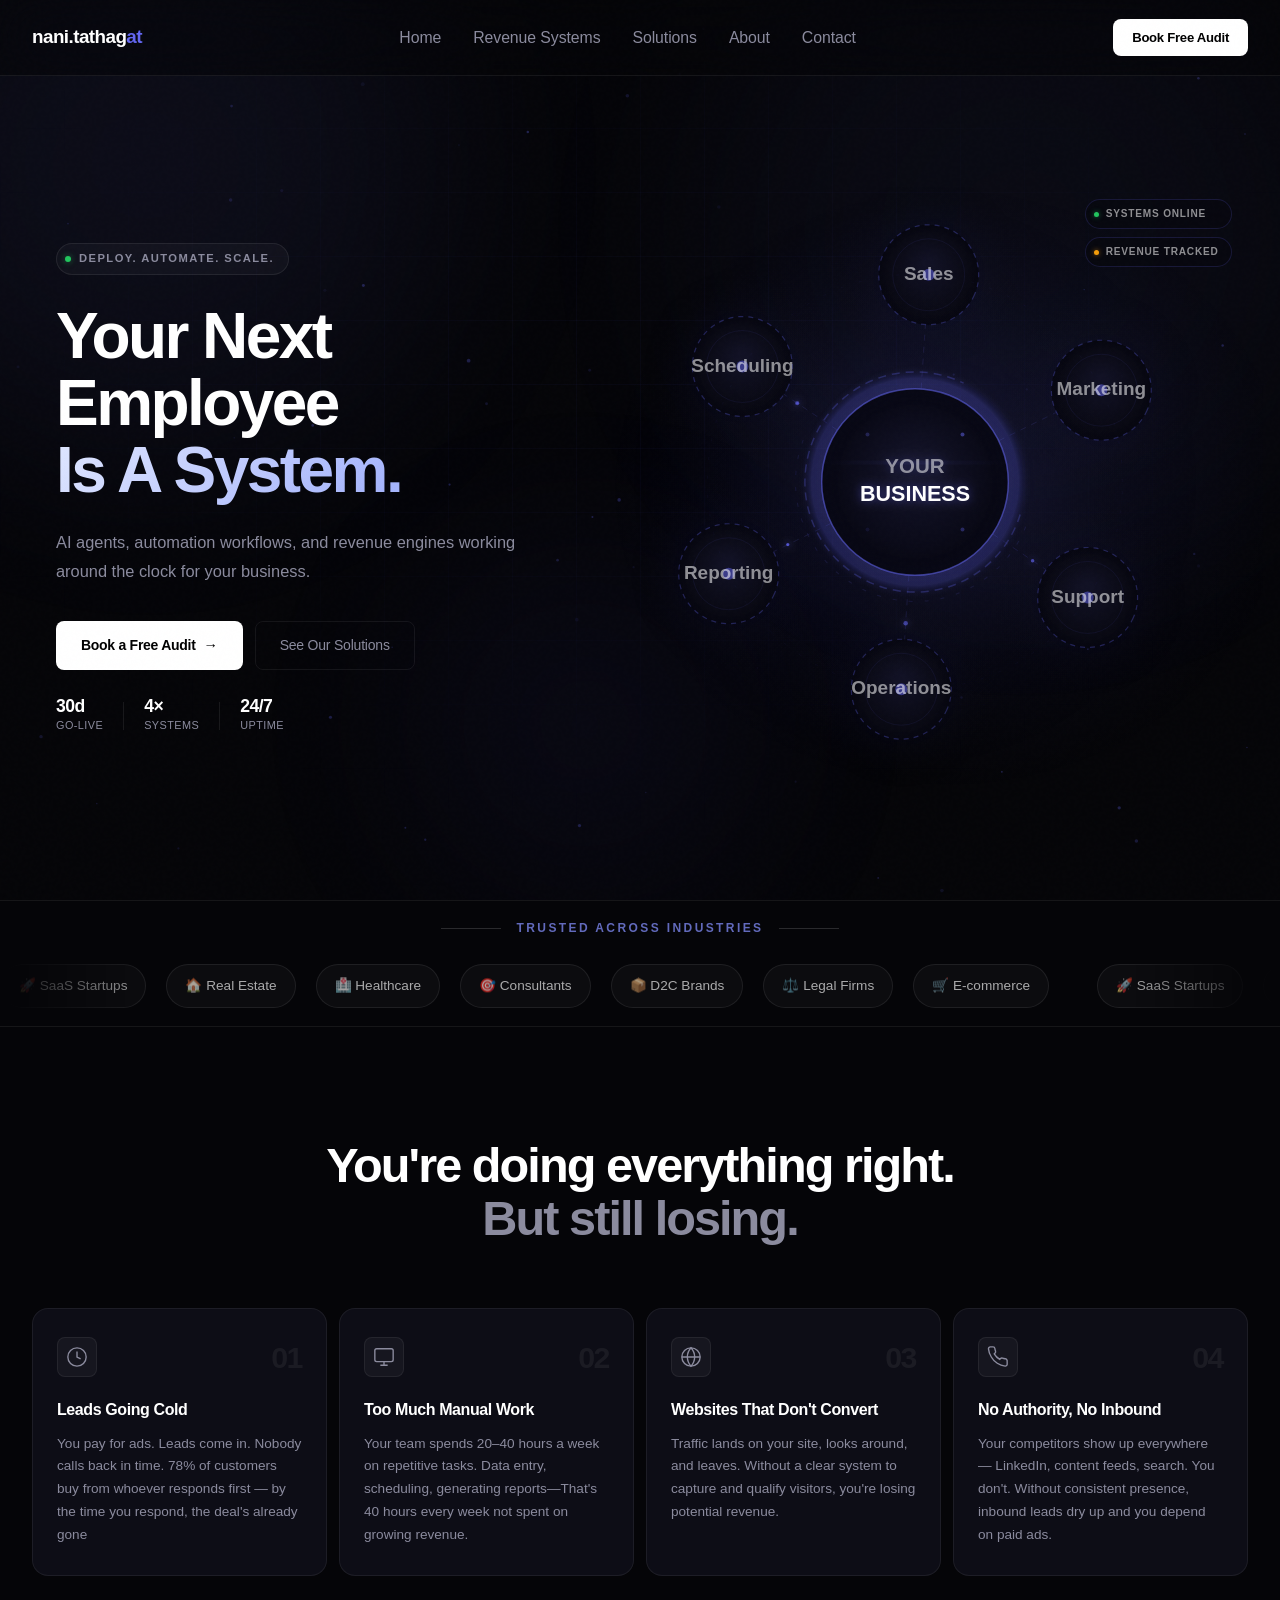
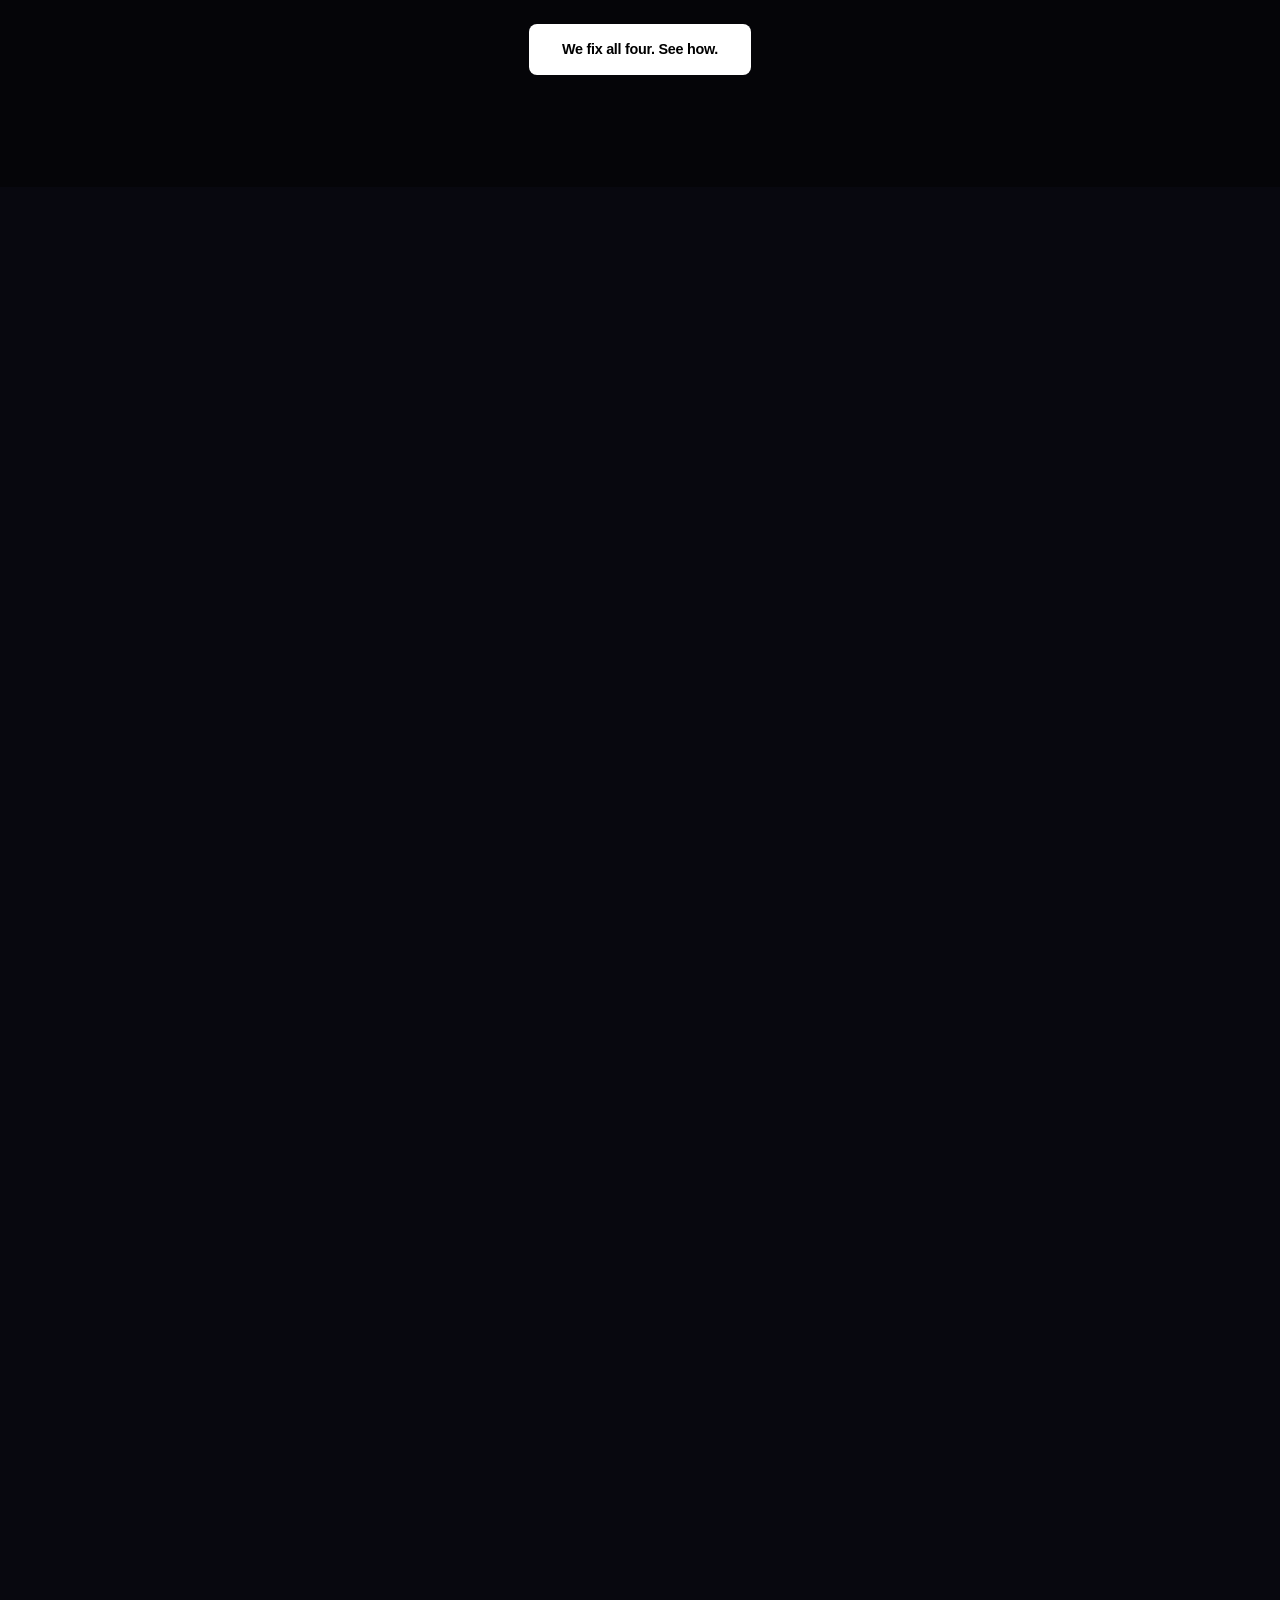
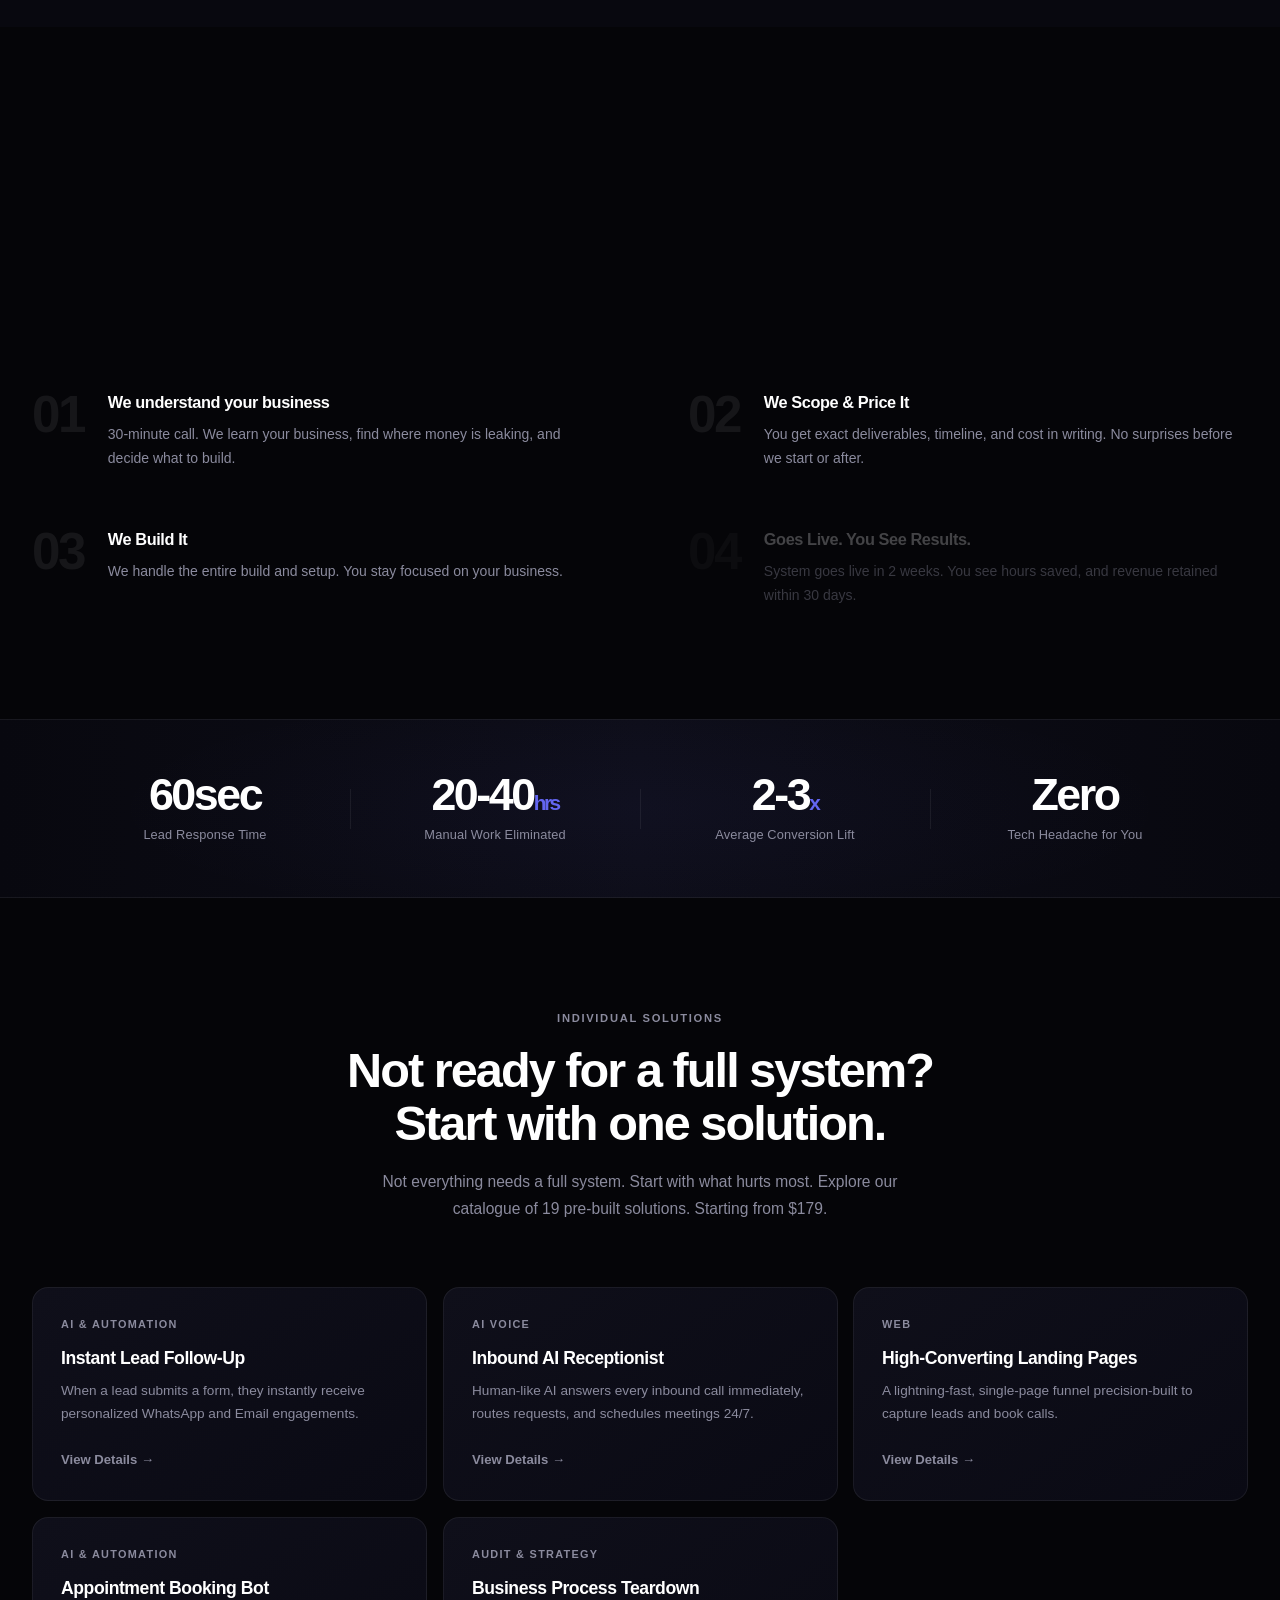
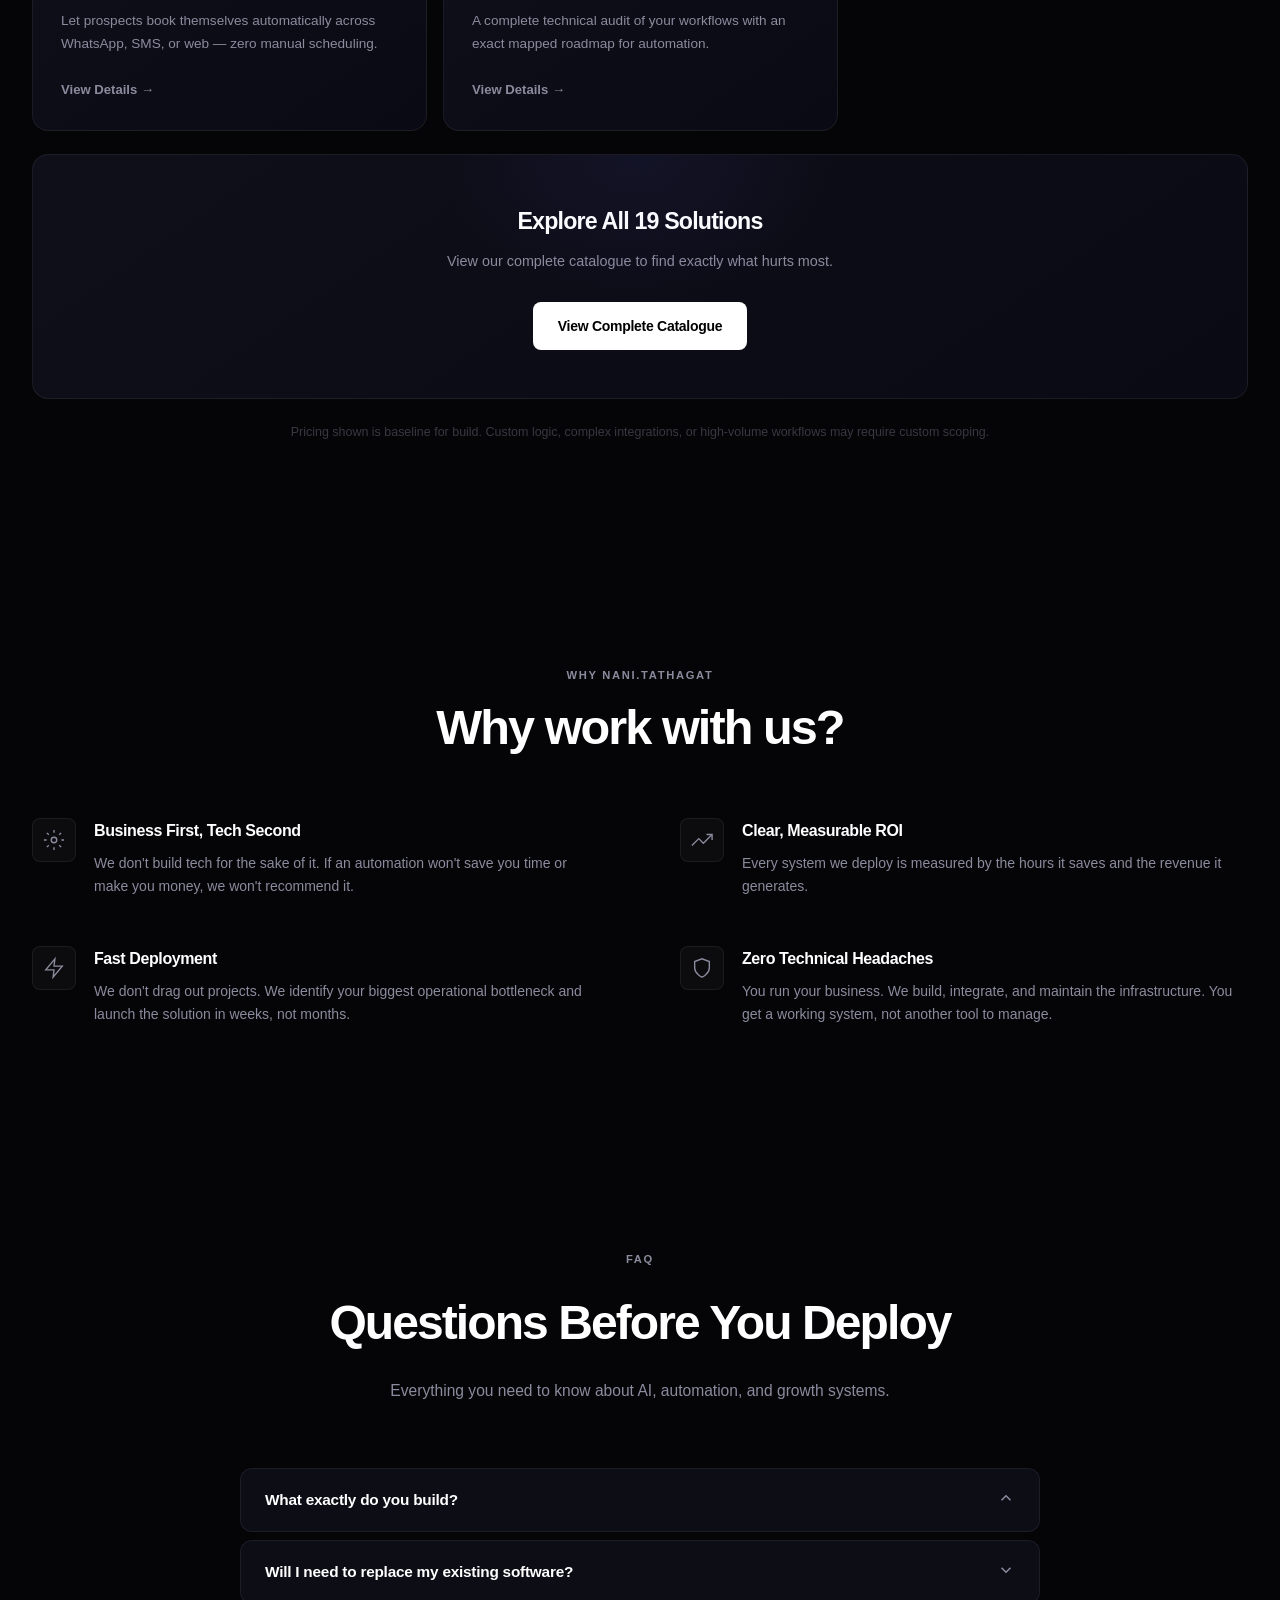
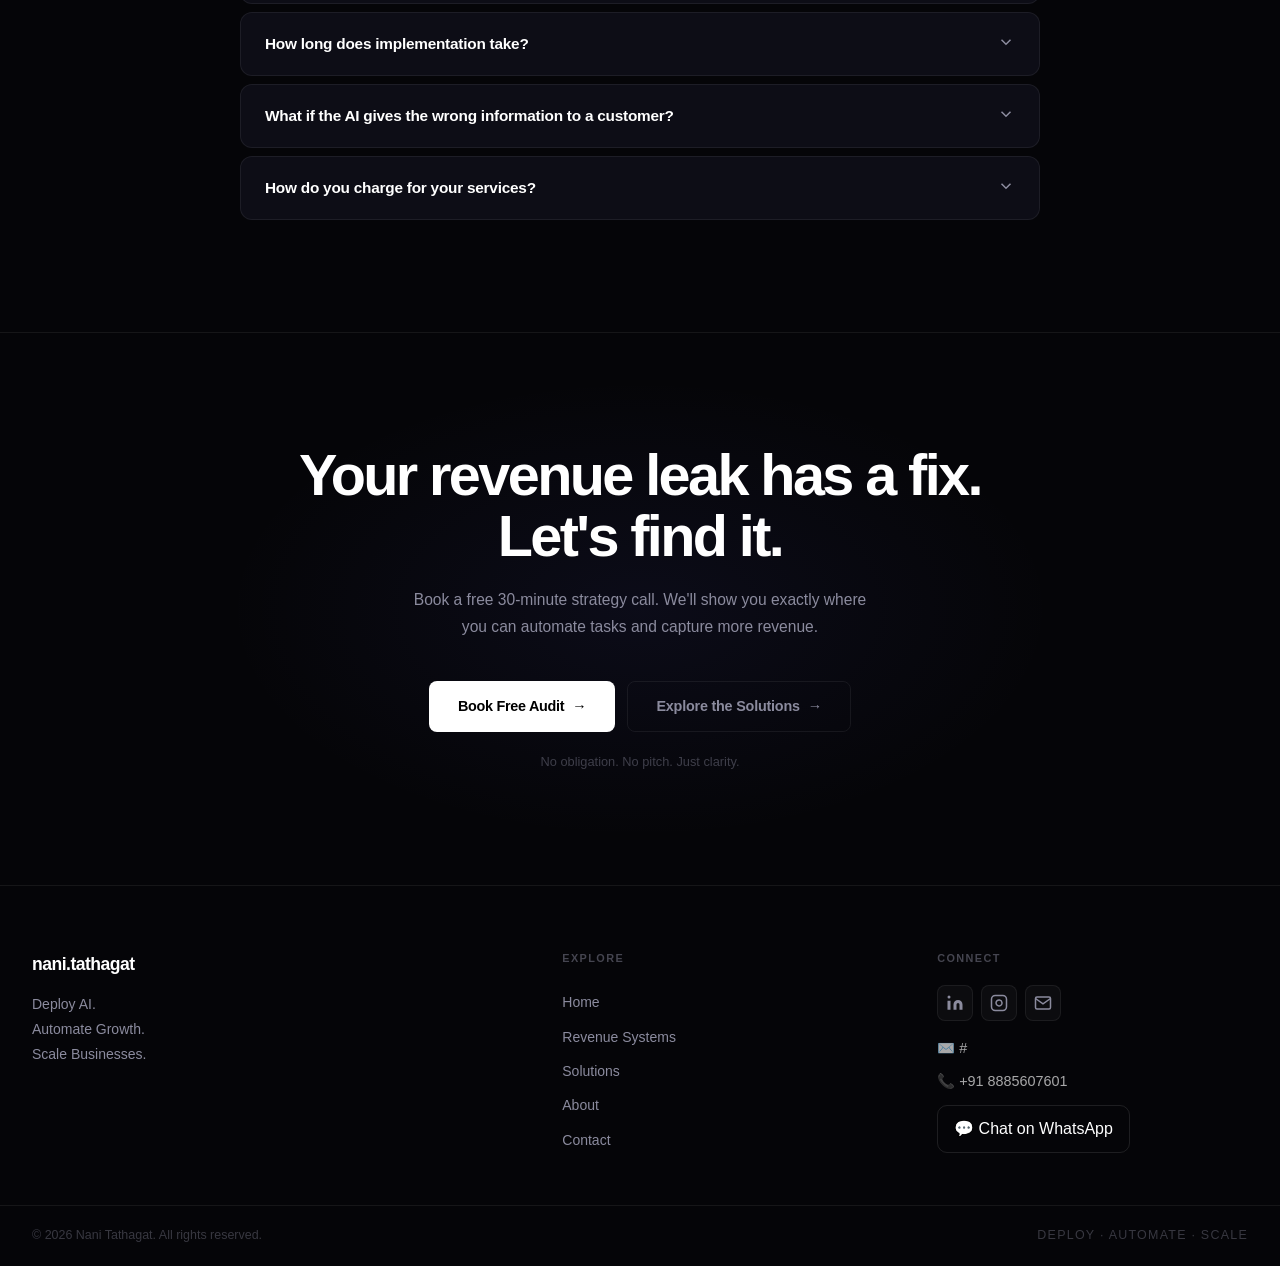
==== index.html @ 71440b8f "first commit" ====
<!DOCTYPE html>
<html lang="en">

<head>
  <meta charset="UTF-8" />
  <link rel="icon" href="assets/images/favicon.ico">
  <meta name="viewport" content="width=device-width, initial-scale=1.0" />
  <title>nani.tathagatO — Deploy AI. Automate Growth. Scale Businesses.</title>
  <link rel="preconnect" href="https://fonts.googleapis.com" />
  <link rel="preconnect" href="https://fonts.gstatic.com" crossorigin />
  <link
    href="https://fonts.googleapis.com/css2?family=Space+Grotesk:wght@400;500;600;700&family=Manrope:wght@300;400;500;600;700;800&display=swap"
    rel="stylesheet">
  <link rel="stylesheet" href="assets\css\style.css" />
</head>

<body>

  <!-- NAVBAR -->
  <nav class="navbar" id="navbar">
    <div class="nav-container">
      <a href="#" class="nav-logo">nani.tathag<span class="logo-o">at</span></a>
      <ul class="nav-links">
        <li><a href="index.html" class="nav-link">Home</a></li>
        <li><a href="revenue-systems.html" class="nav-link">Revenue Systems</a></li>
        <li><a href="solutions.html" class="nav-link">Solutions</a></li>
        <li><a href="about.html" class="nav-link">About</a></li>
        <li><a href="contact.html" class="nav-link">Contact</a></li>
      </ul>
      <div class="nav-right">
        <!-- <button class="theme-toggle" id="themeToggle" aria-label="Toggle theme">
          <svg width="18" height="18" viewBox="0 0 24 24" fill="none" stroke="currentColor" stroke-width="2">
            <circle cx="12" cy="12" r="4" />
            <path
              d="M12 2v2M12 20v2M4.93 4.93l1.41 1.41M17.66 17.66l1.41 1.41M2 12h2M20 12h2M6.34 17.66l-1.41 1.41M19.07 4.93l-1.41 1.41" />
          </svg>
        </button> -->
        <a href="contact.html" class="btn-audit-nav">Book Free Audit</a>
        <button class="hamburger" id="hamburger" aria-label="Menu">
          <span></span><span></span><span></span>
        </button>
      </div>
    </div>
    <div class="mobile-menu" id="mobileMenu">
      <a href="index.html" class="mobile-link">Home</a>
      <a href="revenue-systems.html" class="mobile-link">Revenue Systems</a>
      <a href="solutions.html" class="mobile-link">Solutions</a>
      <a href="about.html" class="mobile-link">About</a>
      <a href="contact.html" class="mobile-link">Contact</a>
    </div>
  </nav>

  <!-- HERO -->
  <section class="hero" id="hero">
    <div class="hero-grid-bg"></div>
    <div class="floating-orb orb1"></div>
    <div class="floating-orb orb2"></div>
    <div class="floating-orb orb3"></div>
    <div class="hero-container">
      <div class="hero-left reveal-left">
        <div class="hero-label">
          <span class="label-dot"></span>
          DEPLOY. AUTOMATE. SCALE.
        </div>
        <h1 class="hero-heading">
          Your Next Employee<br>
          <span class="gradient-text">Is A System.</span>
        </h1>
        <p class="hero-sub">AI agents, automation workflows, and revenue engines working around the clock for your
          business.</p>
        <div class="hero-btns">
          <a href="contact.html" class="btn-primary">Book a Free Audit <span class="btn-arrow">→</span></a>
          <a href="solutions.html" class="btn-secondary">See Our Solutions</a>
        </div>
        <div class="hero-meta">
          <div class="hero-stat">
            <span class="hero-stat-value">30d</span>
            <span class="hero-stat-label">Go-live</span>
          </div>
          <div class="hero-meta-divider"></div>
          <div class="hero-stat">
            <span class="hero-stat-value">4×</span>
            <span class="hero-stat-label">Systems</span>
          </div>
          <div class="hero-meta-divider"></div>
          <div class="hero-stat">
            <span class="hero-stat-value">24/7</span>
            <span class="hero-stat-label">Uptime</span>
          </div>
        </div>
      </div>
      <div class="hero-right reveal-right">
        <div class="os-graphic">
          <div class="diagram-chips">
            <div class="diagram-chip">
              <span class="chip-dot green"></span>
              <span>Systems Online</span>
            </div>
            <div class="diagram-chip">
              <span class="chip-dot amber"></span>
              <span>Revenue Tracked</span>
            </div>
          </div>
          <div class="os-canvas-wrap">
            <canvas id="osCanvas"></canvas>
            <div class="leak-badge" id="leakBadge">⚠ LEAKING REVENUE</div>
          </div>
        </div>
      </div>
    </div>
  </section>

  <!-- INDUSTRIES BAR -->
  <section class="industries-bar">
    <div class="industries-label">
      <span></span>
      Trusted Across Industries
      <span></span>
    </div>

    <div class="industries-track-wrap">
      <div class="industries-track">

        <div class="industries-group">
          <span class="industry-item">🚀 SaaS Startups</span>

          <span class="industry-item">🏠 Real Estate</span>

          <span class="industry-item">🏥 Healthcare</span>

          <span class="industry-item">🎯 Consultants</span>

          <span class="industry-item">📦 D2C Brands</span>

          <span class="industry-item">⚖️ Legal Firms</span>

          <span class="industry-item">🛒 E-commerce</span>
        </div>
        <div class="industries-group">
          <span class="industry-item">🚀 SaaS Startups</span>

          <span class="industry-item">🏠 Real Estate</span>

          <span class="industry-item">🏥 Healthcare</span>

          <span class="industry-item">🎯 Consultants</span>

          <span class="industry-item">📦 D2C Brands</span>

          <span class="industry-item">⚖️ Legal Firms</span>

          <span class="industry-item">🛒 E-commerce</span>
        </div>
        <div class="industries-group">
          <span class="industry-item">🚀 SaaS Startups</span>

          <span class="industry-item">🏠 Real Estate</span>

          <span class="industry-item">🏥 Healthcare</span>

          <span class="industry-item">🎯 Consultants</span>

          <span class="industry-item">📦 D2C Brands</span>

          <span class="industry-item">⚖️ Legal Firms</span>

          <span class="industry-item">🛒 E-commerce</span>
        </div>
        <div class="industries-group">
          <span class="industry-item">🚀 SaaS Startups</span>

          <span class="industry-item">🏠 Real Estate</span>

          <span class="industry-item">🏥 Healthcare</span>

          <span class="industry-item">🎯 Consultants</span>

          <span class="industry-item">📦 D2C Brands</span>

          <span class="industry-item">⚖️ Legal Firms</span>

          <span class="industry-item">🛒 E-commerce</span>
        </div>

      </div>
    </div>
  </section>

  <!-- PROBLEM SECTION -->
  <section class="problem-section" id="problem">
    <div class="section-container">
      <h2 class="problem-heading reveal-up">
        You're doing everything right.<br>
        <span class="muted-text">But still losing.</span>
      </h2>
      <div class="problem-cards">
        <div class="problem-card reveal-up" style="--delay:0.1s">
          <div class="card-top">
            <div class="card-icon">
              <svg width="22" height="22" fill="none" stroke="currentColor" stroke-width="1.5" viewBox="0 0 24 24">
                <circle cx="12" cy="12" r="10" />
                <polyline points="12 6 12 12 16 14" />
              </svg>
            </div>
            <span class="card-num">01</span>
          </div>
          <h3 class="card-title">Leads Going Cold</h3>
          <p class="card-text">You pay for ads. Leads come in. Nobody calls back in time. 78% of customers buy from
            whoever responds first — by the time you respond, the deal's already gone</p>
        </div>
        <div class="problem-card reveal-up" style="--delay:0.2s">
          <div class="card-top">
            <div class="card-icon">
              <svg width="22" height="22" fill="none" stroke="currentColor" stroke-width="1.5" viewBox="0 0 24 24">
                <rect x="2" y="3" width="20" height="14" rx="2" />
                <path d="M8 21h8M12 17v4" />
              </svg>
            </div>
            <span class="card-num">02</span>
          </div>
          <h3 class="card-title">Too Much Manual Work</h3>
          <p class="card-text">Your team spends 20–40 hours a week on repetitive tasks. Data entry, scheduling,
            generating reports—That's 40 hours every week not spent on growing revenue.</p>
        </div>
        <div class="problem-card reveal-up" style="--delay:0.3s">
          <div class="card-top">
            <div class="card-icon">
              <svg width="22" height="22" fill="none" stroke="currentColor" stroke-width="1.5" viewBox="0 0 24 24">
                <circle cx="12" cy="12" r="10" />
                <line x1="2" y1="12" x2="22" y2="12" />
                <path d="M12 2a15.3 15.3 0 0 1 4 10 15.3 15.3 0 0 1-4 10 15.3 15.3 0 0 1-4-10 15.3 15.3 0 0 1 4-10z" />
              </svg>
            </div>
            <span class="card-num">03</span>
          </div>
          <h3 class="card-title">Websites That Don't Convert</h3>
          <p class="card-text">Traffic lands on your site, looks around, and leaves. Without a clear system to capture
            and qualify visitors, you're losing potential revenue.</p>
        </div>
        <div class="problem-card reveal-up" style="--delay:0.4s">
          <div class="card-top">
            <div class="card-icon">
              <svg width="22" height="22" fill="none" stroke="currentColor" stroke-width="1.5" viewBox="0 0 24 24">
                <path
                  d="M22 16.92v3a2 2 0 0 1-2.18 2 19.79 19.79 0 0 1-8.63-3.07A19.5 19.5 0 0 1 4.69 12 19.79 19.79 0 0 1 1.61 3.18 2 2 0 0 1 3.59 1h3a2 2 0 0 1 2 1.72c.127.96.361 1.903.7 2.81a2 2 0 0 1-.45 2.11L7.91 8.56a16 16 0 0 0 6 6l.87-.87a2 2 0 0 1 2.11-.45c.907.339 1.85.573 2.81.7A2 2 0 0 1 21.92 16z" />
              </svg>
            </div>
            <span class="card-num">04</span>
          </div>
          <h3 class="card-title">No Authority, No Inbound</h3>
          <p class="card-text">Your competitors show up everywhere — LinkedIn, content feeds, search. You don't. Without
            consistent presence, inbound leads dry up and you depend on paid ads.</p>
        </div>
      </div>
      <div class="problem-cta reveal-up">
        <a href="#systems" class="btn-primary btn-large">We fix all four. See how.</a>
      </div>
    </div>
  </section>

  <!-- REVENUE SYSTEMS -->
  <section class="systems-section" id="systems">
    <div class="section-container">
      <div class="section-eyebrow reveal-up">REVENUE SYSTEMS</div>
      <h2 class="section-heading reveal-up">
        Four systems.<br>
        Each solves one critical problem.
      </h2>
      <div class="systems-grid">
        <div class="system-card reveal-up" style="--delay:0.1s">
          <div class="system-card-header">
            <span class="system-badge">SYSTEM 1</span>
          </div>
          <h3 class="system-title">Deploy Lead Engine</h3>
          <p class="system-sub">Capture, qualify, and book leads automatically.</p>
          <div class="system-features-label">KEY FEATURES</div>
          <ul class="system-features">
            <li><span class="feature-icon">⊙</span> AI Voice Agent (24/7)</li>
            <li><span class="feature-icon">⊙</span> WhatsApp Automation</li>
            <li><span class="feature-icon">⊙</span> CRM Auto Sync</li>
          </ul>
          <p class="more-systems">+ 2 more systems...</p>
          <div class="system-price">From $720</div>
          <a href="revenue-systems.html" class="system-explore">Explore <span>→</span></a>
        </div>
        <div class="system-card system-card-flagship reveal-up" style="--delay:0.2s">
          <div class="system-card-header">
            <span class="system-badge">SYSTEM 2</span>
            <span class="flagship-badge">FLAGSHIP</span>
          </div>
          <h3 class="system-title">Deploy Ops Engine</h3>
          <p class="system-sub">Eliminate repetitive work and scale operations.</p>
          <div class="system-features-label">KEY FEATURES</div>
          <ul class="system-features">
            <li><span class="feature-icon">⊙</span> Workflow Mapping</li>
            <li><span class="feature-icon">⊙</span> Business Process Automation</li>
            <li><span class="feature-icon">⊙</span> Custom n8n/Make Systems</li>
          </ul>
          <p class="more-systems">+ 2 more systems...</p>
          <div class="system-price">From $1,200</div>
          <a href="revenue-systems.html" class="system-explore">Explore <span>→</span></a>
        </div>
        <div class="system-card reveal-up" style="--delay:0.3s">
          <div class="system-card-header">
            <span class="system-badge">SYSTEM 3</span>
          </div>
          <h3 class="system-title">Deploy Conversion Engine</h3>
          <p class="system-sub">Turn visitors into conversations and customers.</p>
          <div class="system-features-label">KEY FEATURES</div>
          <ul class="system-features">
            <li><span class="feature-icon">⊙</span> High-Converting Landing Pages</li>
            <li><span class="feature-icon">⊙</span> Smart Lead Capture Forms</li>
            <li><span class="feature-icon">⊙</span> WhatsApp Trigger Flows</li>
          </ul>
          <p class="more-systems">+ 2 more systems...</p>
          <div class="system-price">From $599</div>
          <a href="revenue-systems.html" class="system-explore">Explore <span>→</span></a>
        </div>
        <div class="system-card reveal-up" style="--delay:0.4s">
          <div class="system-card-header">
            <span class="system-badge">SYSTEM 4</span>
          </div>
          <h3 class="system-title">Deploy Content Engine</h3>
          <p class="system-sub">Build authority and generate inbound leads with AI.</p>
          <div class="system-features-label">KEY FEATURES</div>
          <ul class="system-features">
            <li><span class="feature-icon">⊙</span> LinkedIn Content Automation</li>
            <li><span class="feature-icon">⊙</span> AI Content Research</li>
            <li><span class="feature-icon">⊙</span> Personal Brand System</li>
          </ul>
          <p class="more-systems">+ 2 more systems...</p>
          <div class="system-price">From $499</div>
          <a href="revenue-systems.html" class="system-explore">Explore <span>→</span></a>
        </div>
      </div>
    </div>
  </section>

  <!-- PROCESS SECTION -->
  <section class="process-section" id="process">
    <div class="section-container">
      <div class="section-eyebrow reveal-up">OUR PROCESS</div>
      <h2 class="section-heading reveal-up">
        From first call to live system.<br>
        In 2 weeks.
      </h2>
      <p class="section-sub reveal-up">Fixed scope. Fixed price. No surprises.</p>
      <div class="process-grid">
        <div class="process-item reveal-left" style="--delay:0.1s">
          <span class="process-num">01</span>
          <div class="process-content">
            <h3 class="process-title">We understand your business</h3>
            <p class="process-text">30-minute call. We learn your business, find where money is leaking, and decide what
              to build.</p>
          </div>
        </div>
        <div class="process-item reveal-right" style="--delay:0.2s">
          <span class="process-num">02</span>
          <div class="process-content">
            <h3 class="process-title">We Scope &amp; Price It</h3>
            <p class="process-text">You get exact deliverables, timeline, and cost in writing. No surprises before we
              start or after.</p>
          </div>
        </div>
        <div class="process-item reveal-left" style="--delay:0.3s">
          <span class="process-num">03</span>
          <div class="process-content">
            <h3 class="process-title">We Build It</h3>
            <p class="process-text">We handle the entire build and setup. You stay focused on your business.</p>
          </div>
        </div>
        <div class="process-item reveal-right" style="--delay:0.4s">
          <span class="process-num process-num-muted">04</span>
          <div class="process-content">
            <h3 class="process-title process-title-muted">Goes Live. You See Results.</h3>
            <p class="process-text process-text-muted">System goes live in 2 weeks. You see hours saved, and revenue
              retained within 30 days.</p>
          </div>
        </div>
      </div>
    </div>
    <!-- Stats bar -->
    <div class="stats-bar">
      <div class="stat-item">
        <div class="stat-number" data-target="60" data-suffix="sec">0</div>
        <div class="stat-label">Lead Response Time</div>
      </div>
      <div class="stat-item">
        <div class="stat-number stat-range">20-40<span class="stat-unit">hrs</span></div>
        <div class="stat-label">Manual Work Eliminated</div>
      </div>
      <div class="stat-item">
        <div class="stat-number stat-range">2-3<span class="stat-unit">x</span></div>
        <div class="stat-label">Average Conversion Lift</div>
      </div>
      <div class="stat-item">
        <div class="stat-number stat-range">Zero</div>
        <div class="stat-label">Tech Headache for You</div>
      </div>
    </div>
  </section>

  <!-- SOLUTIONS SECTION -->
  <section class="solutions-section" id="solutions">
    <div class="section-container">
      <div class="section-eyebrow reveal-up">INDIVIDUAL SOLUTIONS</div>
      <h2 class="section-heading solutions-heading reveal-up">
        Not ready for a full system?<br>
        Start with one solution.
      </h2>
      <p class="section-sub reveal-up">Not everything needs a full system. Start with what hurts most. Explore our
        catalogue of 19 pre-built solutions. Starting from $179.</p>
      <div class="solutions-grid">
        <div class="solution-card reveal-up" style="--delay:0.1s">
          <div class="sol-category">AI &amp; Automation</div>
          <h3 class="sol-title">Instant Lead Follow-Up</h3>
          <p class="sol-text">When a lead submits a form, they instantly receive personalized WhatsApp and Email
            engagements.</p>
          <a href="#" class="sol-link">View Details →</a>
        </div>
        <div class="solution-card reveal-up" style="--delay:0.2s">
          <div class="sol-category">AI Voice</div>
          <h3 class="sol-title">Inbound AI Receptionist</h3>
          <p class="sol-text">Human-like AI answers every inbound call immediately, routes requests, and schedules
            meetings 24/7.</p>
          <a href="#" class="sol-link">View Details →</a>
        </div>
        <div class="solution-card reveal-up" style="--delay:0.3s">
          <div class="sol-category">Web</div>
          <h3 class="sol-title">High-Converting Landing Pages</h3>
          <p class="sol-text">A lightning-fast, single-page funnel precision-built to capture leads and book calls.</p>
          <a href="#" class="sol-link">View Details →</a>
        </div>
        <div class="solution-card reveal-up" style="--delay:0.1s">
          <div class="sol-category">AI &amp; Automation</div>
          <h3 class="sol-title">Appointment Booking Bot</h3>
          <p class="sol-text">Let prospects book themselves automatically across WhatsApp, SMS, or web — zero manual
            scheduling.</p>
          <a href="#" class="sol-link">View Details →</a>
        </div>
        <div class="solution-card reveal-up" style="--delay:0.2s">
          <div class="sol-category">Audit &amp; Strategy</div>
          <h3 class="sol-title">Business Process Teardown</h3>
          <p class="sol-text">A complete technical audit of your workflows with an exact mapped roadmap for automation.
          </p>
          <a href="#" class="sol-link">View Details →</a>
        </div>
      </div>
      <div class="solutions-cta-box reveal-up">
        <h3 class="sol-cta-title">Explore All 19 Solutions</h3>
        <p class="sol-cta-sub">View our complete catalogue to find exactly what hurts most.</p>
        <a href="solutions.html" class="btn-primary">View Complete Catalogue</a>
      </div>
      <p class="pricing-note reveal-up">Pricing shown is baseline for build. Custom logic, complex integrations, or
        high-volume workflows may require custom scoping.</p>
    </div>
  </section>

  <!-- WHY WORK WITH US -->
  <section class="why-section" id="why">
    <div class="section-container">
      <div class="section-eyebrow reveal-up">WHY nani.tathagat</div>
      <h2 class="section-heading reveal-up">Why work with us?</h2>
      <div class="why-grid">
        <div class="why-item reveal-up" style="--delay:0.1s">
          <div class="why-icon">
            <svg width="22" height="22" fill="none" stroke="currentColor" stroke-width="1.5" viewBox="0 0 24 24">
              <circle cx="12" cy="12" r="3" />
              <path
                d="M12 1v3M12 20v3M4.22 4.22l2.12 2.12M17.66 17.66l2.12 2.12M1 12h3M20 12h3M4.22 19.78l2.12-2.12M17.66 6.34l2.12-2.12" />
            </svg>
          </div>
          <div class="why-content">
            <h3 class="why-title">Business First, Tech Second</h3>
            <p class="why-text">We don't build tech for the sake of it. If an automation won't save you time or make you
              money, we won't recommend it.</p>
          </div>
        </div>
        <div class="why-item reveal-up" style="--delay:0.2s">
          <div class="why-icon">
            <svg width="22" height="22" fill="none" stroke="currentColor" stroke-width="1.5" viewBox="0 0 24 24">
              <polyline points="23 6 13.5 15.5 8.5 10.5 1 18" />
              <polyline points="17 6 23 6 23 12" />
            </svg>
          </div>
          <div class="why-content">
            <h3 class="why-title">Clear, Measurable ROI</h3>
            <p class="why-text">Every system we deploy is measured by the hours it saves and the revenue it generates.
            </p>
          </div>
        </div>
        <div class="why-item reveal-up" style="--delay:0.3s">
          <div class="why-icon">
            <svg width="22" height="22" fill="none" stroke="currentColor" stroke-width="1.5" viewBox="0 0 24 24">
              <polygon points="13 2 3 14 12 14 11 22 21 10 12 10 13 2" />
            </svg>
          </div>
          <div class="why-content">
            <h3 class="why-title">Fast Deployment</h3>
            <p class="why-text">We don't drag out projects. We identify your biggest operational bottleneck and launch
              the solution in weeks, not months.</p>
          </div>
        </div>
        <div class="why-item reveal-up" style="--delay:0.4s">
          <div class="why-icon">
            <svg width="22" height="22" fill="none" stroke="currentColor" stroke-width="1.5" viewBox="0 0 24 24">
              <path d="M12 22s8-4 8-10V5l-8-3-8 3v7c0 6 8 10 8 10z" />
            </svg>
          </div>
          <div class="why-content">
            <h3 class="why-title">Zero Technical Headaches</h3>
            <p class="why-text">You run your business. We build, integrate, and maintain the infrastructure. You get a
              working system, not another tool to manage.</p>
          </div>
        </div>
      </div>
    </div>
  </section>

  <!-- FAQ -->
  <section class="faq-section" id="faq">
    <div class="section-container">
      <div class="section-eyebrow reveal-up">FAQ</div>
      <h2 class="faq-heading reveal-up">Questions Before You Deploy</h2>
      <p class="section-sub reveal-up">Everything you need to know about AI, automation, and growth systems.</p>
      <div class="faq-list reveal-up">
        <div class="faq-item">
          <button class="faq-question">
            What exactly do you build?
            <span class="faq-icon">
              <svg width="18" height="18" fill="none" stroke="currentColor" stroke-width="2" viewBox="0 0 24 24">
                <polyline points="18 15 12 9 6 15" />
              </svg>
            </span>
          </button>
          <div class="faq-answer">
            <p>We design and deploy AI-powered business systems that generate leads, automate operations, increase
              conversions, and build authority.</p>
            <p style="margin-top:12px">Our four core systems include:</p>
            <ul class="faq-list-inner">
              <li>🚀 <strong>Deploy Demand</strong> — Lead generation and customer acquisition</li>
              <li>⚙️ <strong>Deploy Operations</strong> — Workflow and process automation</li>
              <li>📋 <strong>Deploy Conversions</strong> — Websites, funnels, and conversion systems</li>
              <li>🎯 <strong>Deploy Authority</strong> — Content, LinkedIn, and personal branding automation</li>
            </ul>
            <p style="margin-top:12px">Every system is customized around your business goals.</p>
          </div>
        </div>
        <div class="faq-item">
          <button class="faq-question">
            Will I need to replace my existing software?
            <span class="faq-icon">
              <svg width="18" height="18" fill="none" stroke="currentColor" stroke-width="2" viewBox="0 0 24 24">
                <polyline points="6 9 12 15 18 9" />
              </svg>
            </span>
          </button>
          <div class="faq-answer">
            <p>No. We integrate with your existing tools (CRM, calendar, WhatsApp, email systems, etc.). Our solutions
              work alongside what you already use, connecting everything together seamlessly.</p>
          </div>
        </div>
        <div class="faq-item">
          <button class="faq-question">
            How long does implementation take?
            <span class="faq-icon">
              <svg width="18" height="18" fill="none" stroke="currentColor" stroke-width="2" viewBox="0 0 24 24">
                <polyline points="6 9 12 15 18 9" />
              </svg>
            </span>
          </button>
          <div class="faq-answer">
            <p>Most systems go live within 2 weeks. We scope and price everything upfront, build it without requiring
              your time, and launch it fast. You see measurable results within 30 days.</p>
          </div>
        </div>
        <div class="faq-item">
          <button class="faq-question">
            What if the AI gives the wrong information to a customer?
            <span class="faq-icon">
              <svg width="18" height="18" fill="none" stroke="currentColor" stroke-width="2" viewBox="0 0 24 24">
                <polyline points="6 9 12 15 18 9" />
              </svg>
            </span>
          </button>
          <div class="faq-answer">
            <p>Our AI systems are trained on your specific business, products, and processes. We include human oversight
              options and escalation protocols. The AI handles routine queries confidently while routing complex
              situations to your team.</p>
          </div>
        </div>
        <div class="faq-item">
          <button class="faq-question">
            How do you charge for your services?
            <span class="faq-icon">
              <svg width="18" height="18" fill="none" stroke="currentColor" stroke-width="2" viewBox="0 0 24 24">
                <polyline points="6 9 12 15 18 9" />
              </svg>
            </span>
          </button>
          <div class="faq-answer">
            <p>We offer fixed-price packages for each system, starting from $179 for individual solutions. Full systems
              start from $599. You get exact pricing upfront with no hidden fees. Optional monthly management is
              available for ongoing optimization.</p>
          </div>
        </div>
      </div>
    </div>
  </section>

  <!-- FINAL CTA -->
  <section class="cta-section" id="contact">
    <div class="cta-orb"></div>
    <div class="section-container cta-inner reveal-up">
      <h2 class="cta-heading">
        Your revenue leak has a fix.<br>
        Let's find it.
      </h2>
      <p class="cta-sub">Book a free 30-minute strategy call. We'll show you exactly where you can automate tasks and
        capture more revenue.</p>
      <div class="cta-btns">
        <a href="contact.html" class="btn-cta-primary">Book Free Audit <span>→</span></a>
        <a href="solutions.html" class="btn-cta-secondary">Explore the Solutions <span>→</span></a>
      </div>
      <p class="cta-note">No obligation. No pitch. Just clarity.</p>
    </div>
  </section>

  <!-- FOOTER -->
  <footer class="footer">
    <div class="footer-top">
      <div class="footer-brand">
        <div class="footer-logo">nani.tathagat</div>
        <p class="footer-tagline">Deploy AI.<br>Automate Growth.<br>Scale Businesses.</p>
      </div>
      <div class="footer-nav">
        <div class="footer-nav-label">EXPLORE</div>
        <a href="index.html">Home</a>
        <a href="revenue-systems.html">Revenue Systems</a>
        <a href="solutions.html">Solutions</a>
        <a href="about.html">About</a>
        <a href="contact.html">Contact</a>
      </div>
      <div class="footer-connect">
        <div class="footer-nav-label">CONNECT</div>
        <div class="footer-social">
          <a href="https://www.linkedin.com/in/nani-tathagat-158829404/" class="social-btn" aria-label="LinkedIn">
            <svg width="18" height="18" fill="currentColor" viewBox="0 0 24 24">
              <path d="M16 8a6 6 0 0 1 6 6v7h-4v-7a2 2 0 0 0-2-2 2 2 0 0 0-2 2v7h-4v-7a6 6 0 0 1 6-6z" />
              <rect x="2" y="9" width="4" height="12" />
              <circle cx="4" cy="4" r="2" />
            </svg>
          </a>
          <a href="https://www.instagram.com/nanl.tathagat" class="social-btn" aria-label="Instagram">
            <svg width="18" height="18" fill="none" stroke="currentColor" stroke-width="2" viewBox="0 0 24 24">
              <rect x="2" y="2" width="20" height="20" rx="5" ry="5" />
              <path d="M16 11.37A4 4 0 1 1 12.63 8 4 4 0 0 1 16 11.37z" />
              <line x1="17.5" y1="6.5" x2="17.51" y2="6.5" />
            </svg>
          </a>
          <a href="mailto:hello@nanitathagat.com" class="social-btn" aria-label="Email">
            <svg width="18" height="18" fill="none" stroke="currentColor" stroke-width="2" viewBox="0 0 24 24">
              <path d="M4 4h16c1.1 0 2 .9 2 2v12c0 1.1-.9 2-2 2H4c-1.1 0-2-.9-2-2V6c0-1.1.9-2 2-2z" />
              <polyline points="22,6 12,13 2,6" />
            </svg>
          </a>
        </div>
        <p class="footer-email">
          ✉️ #
        </p>

        <p class="footer-phone">
          <a href="tel:+918885607601">
            📞 +91 8885607601
          </a>
        </p>

        <a href="https://wa.me/6303310449" target="_blank" class="footer-whatsapp">
          💬 Chat on WhatsApp
        </a>
      </div>
    </div>
    <div class="footer-bottom">
      <p>© 2026 Nani Tathagat. All rights reserved.</p>
      <p class="footer-bottom-right">DEPLOY · AUTOMATE · SCALE</p>
    </div>
  </footer>


  <script src="js/animations.js"></script>
</body>

</html>
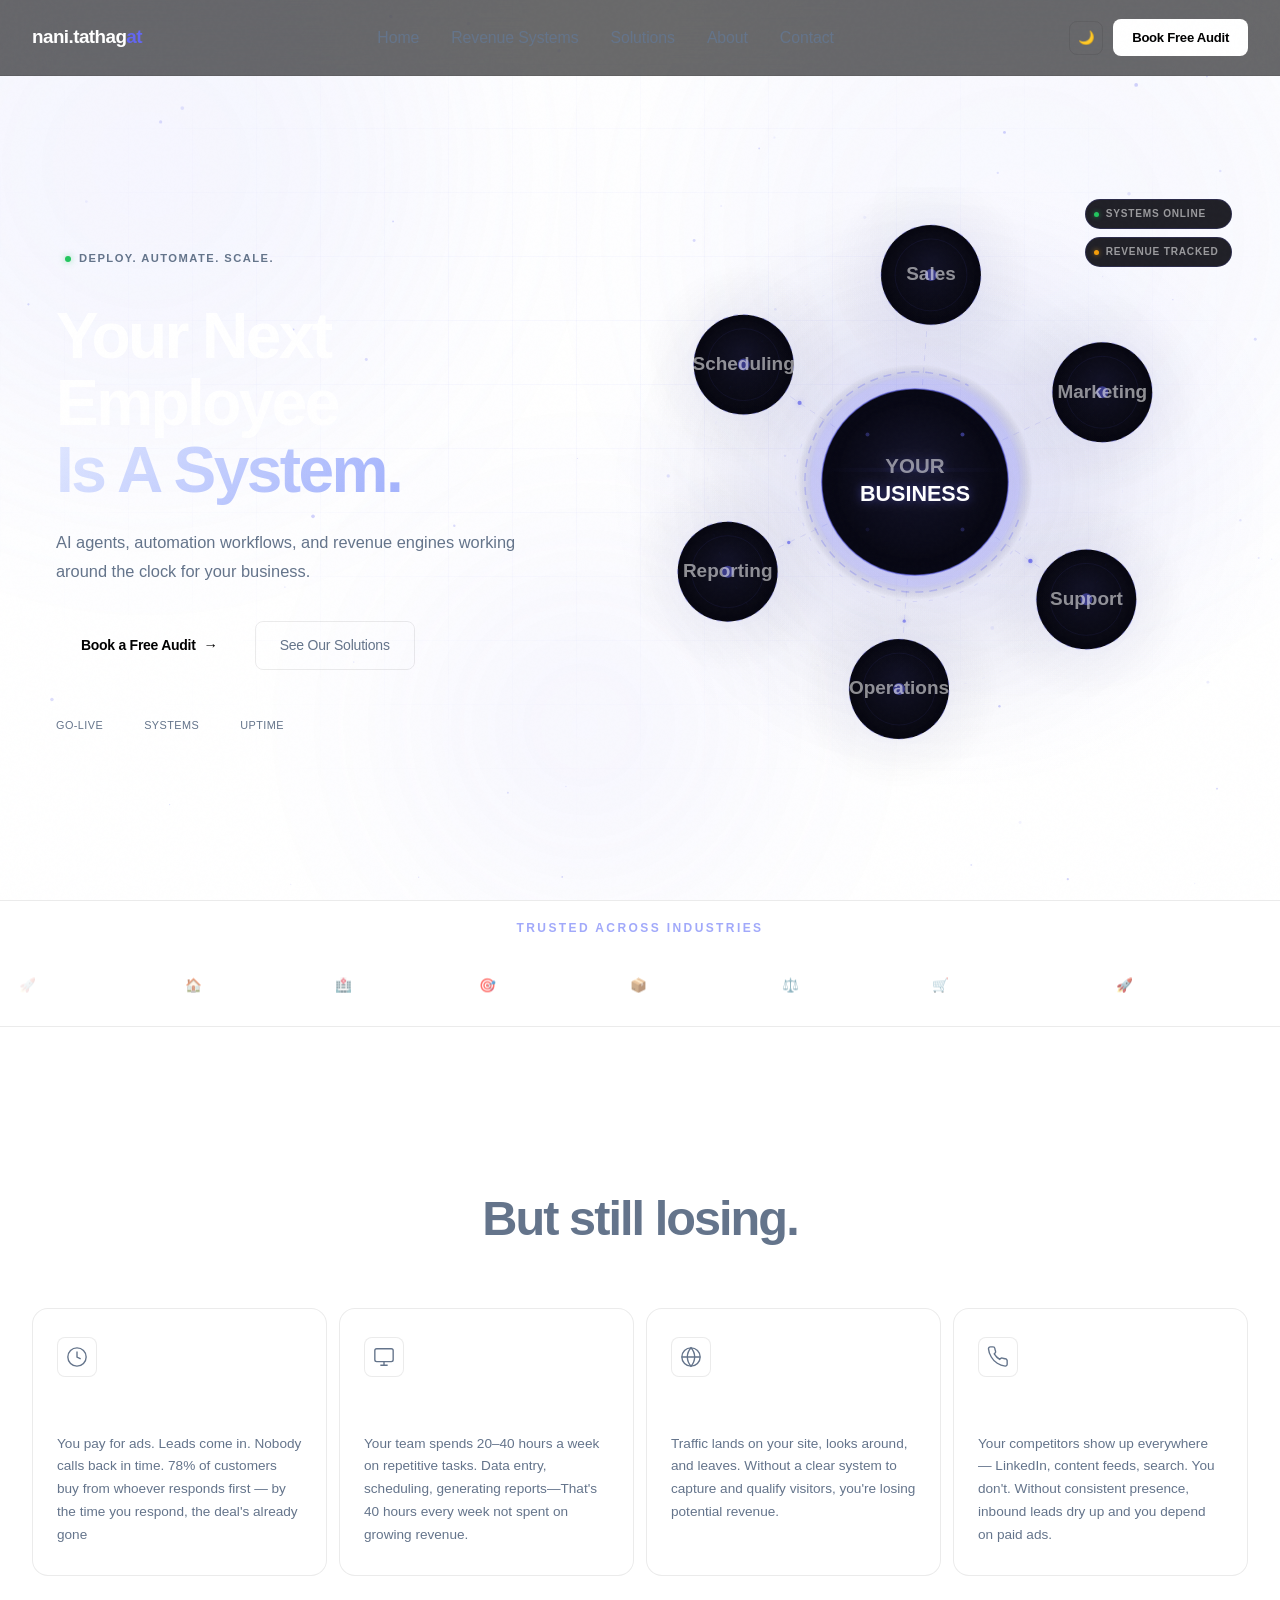
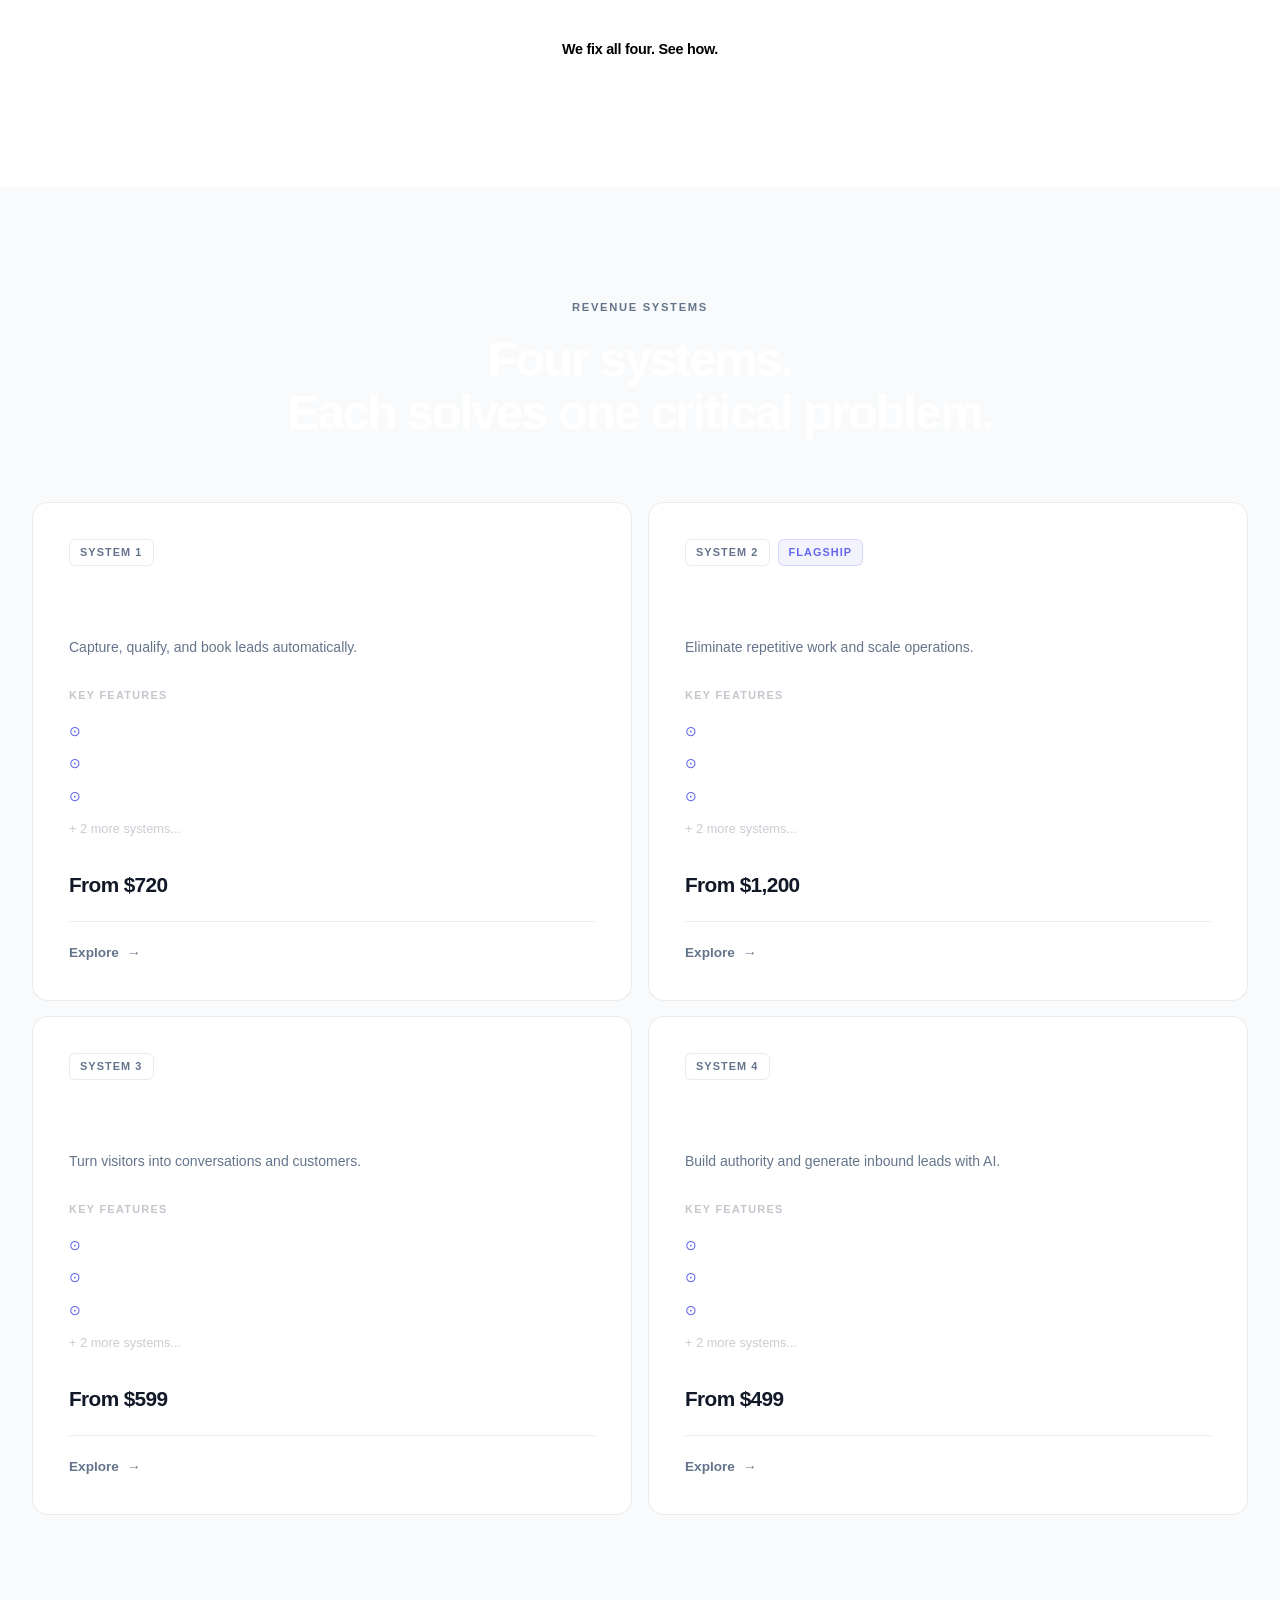
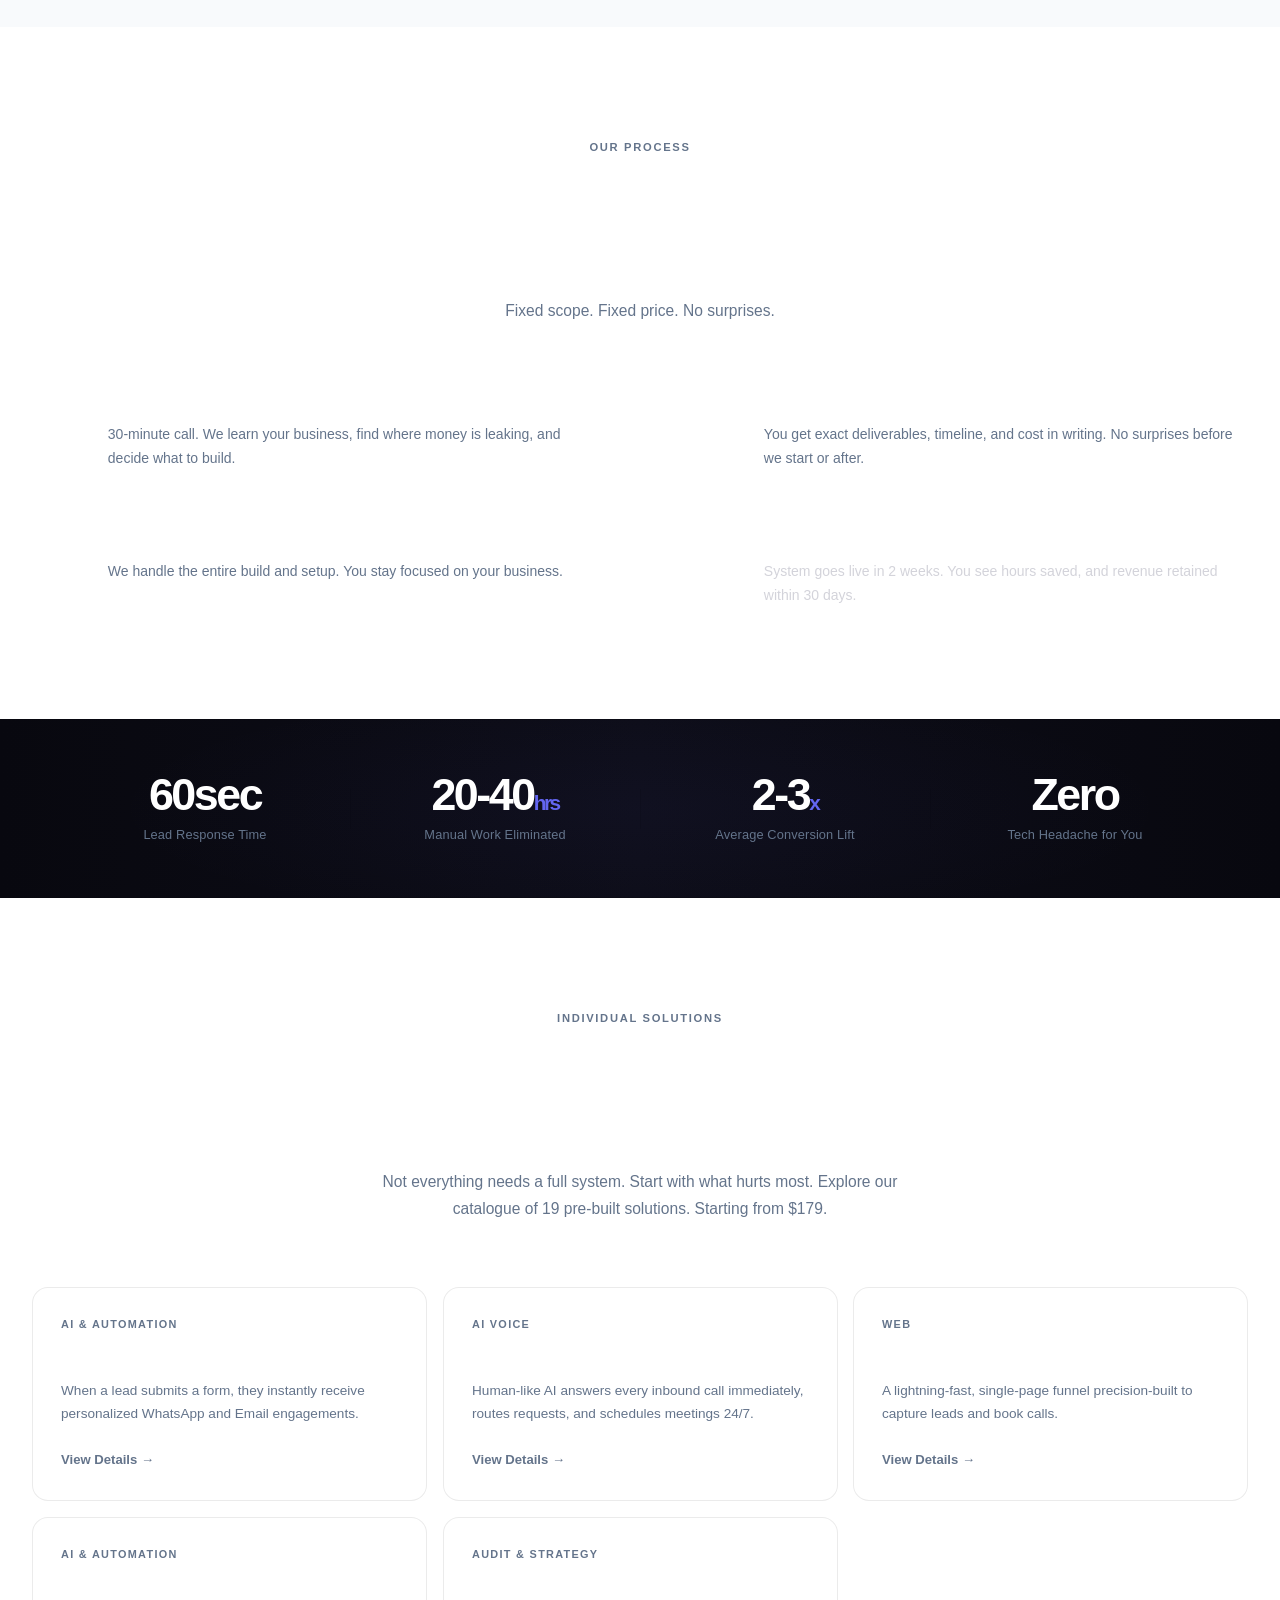
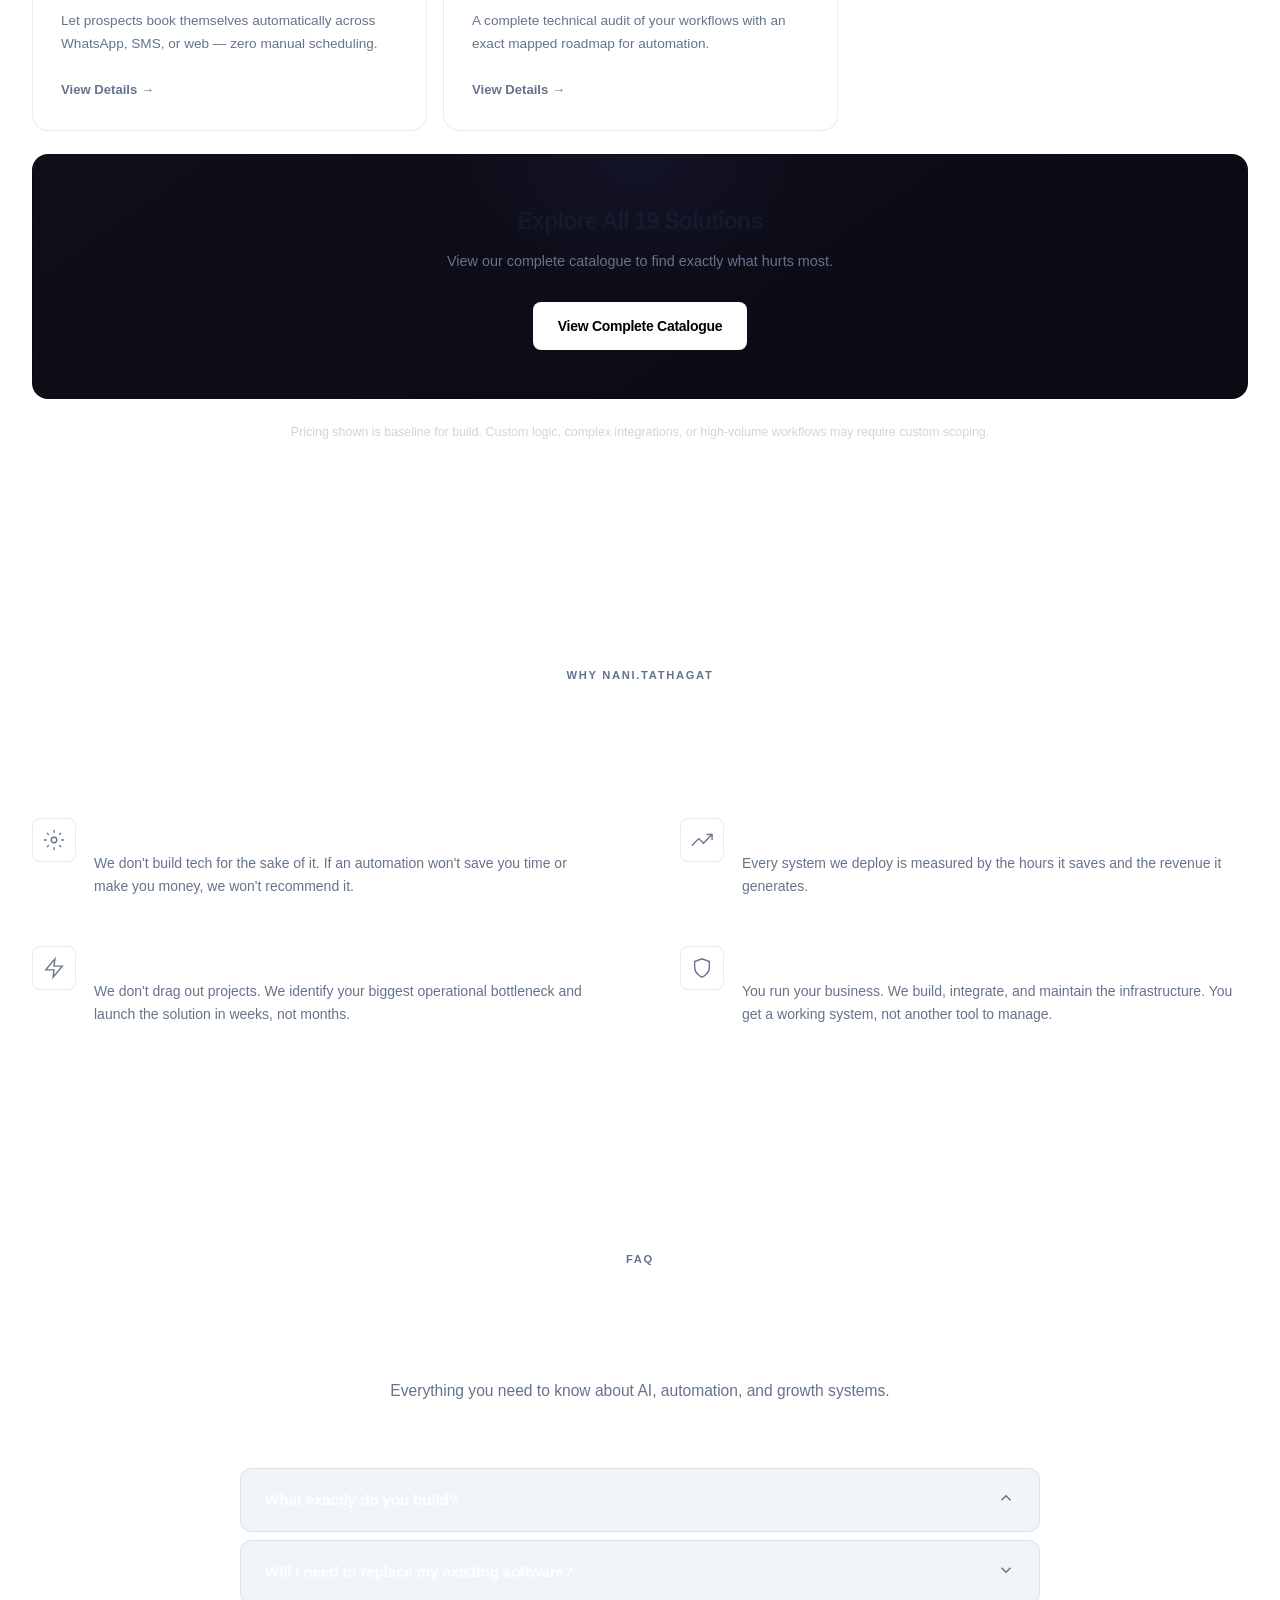
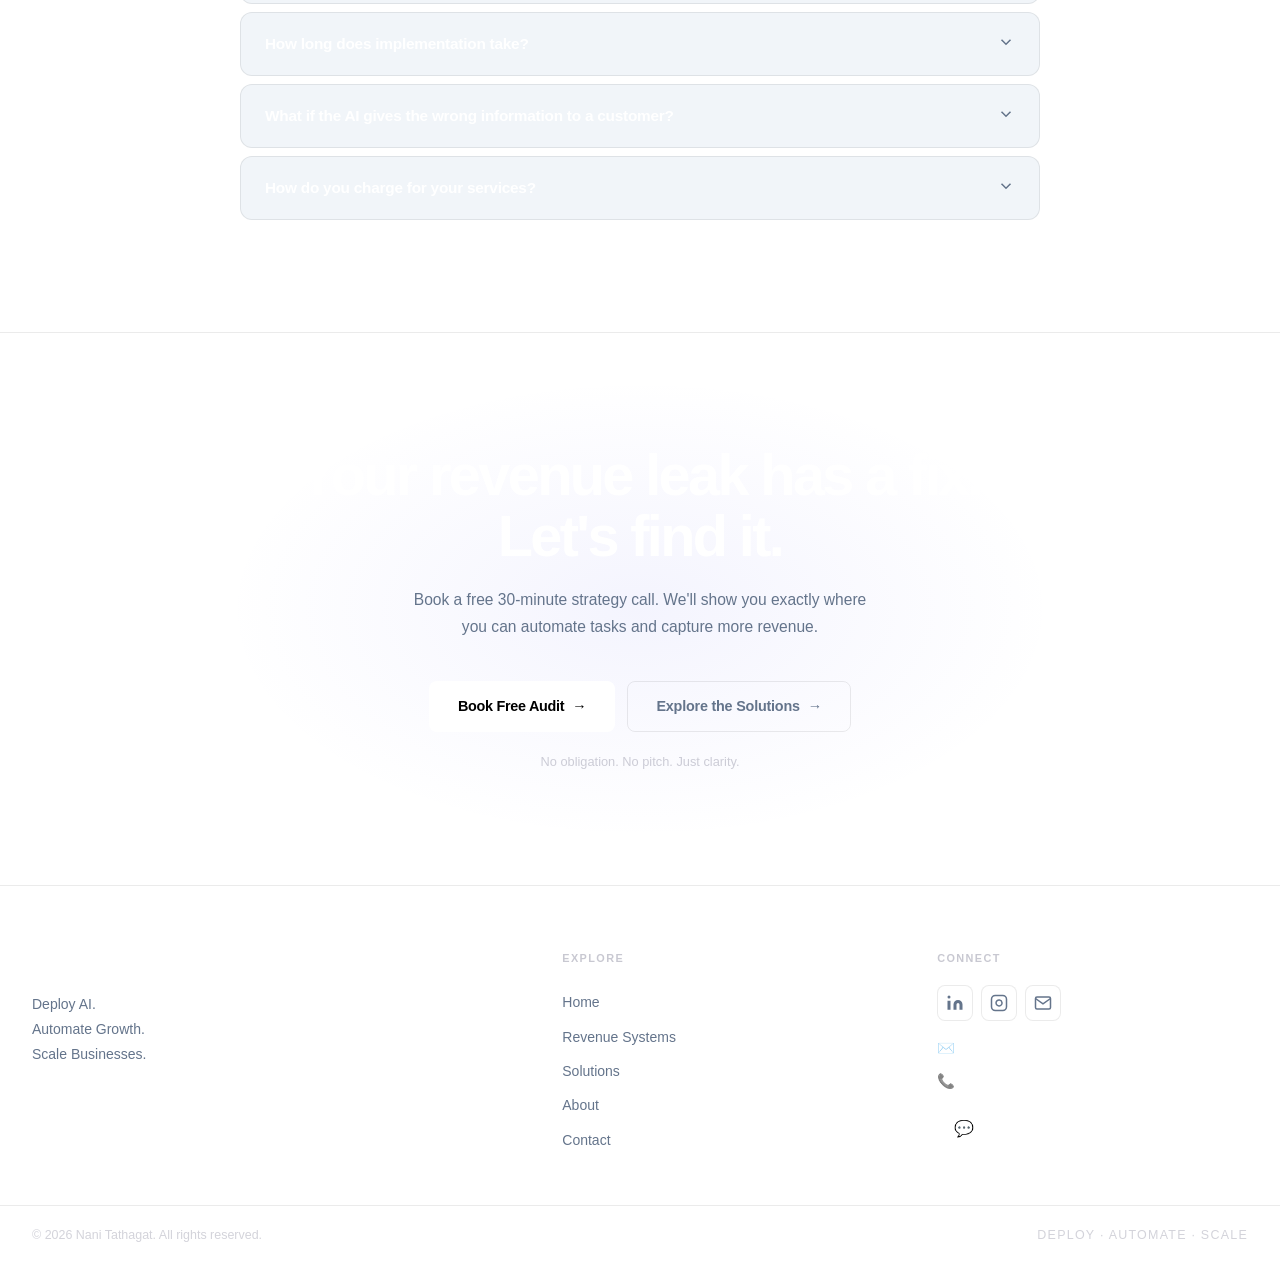
==== commit a1005f34: "add light theme" ====
--- a/index.html
+++ b/index.html
@@ -28,13 +28,13 @@
         <li><a href="contact.html" class="nav-link">Contact</a></li>
       </ul>
       <div class="nav-right">
-        <!-- <button class="theme-toggle" id="themeToggle" aria-label="Toggle theme">
+        <button class="theme-toggle" id="themeToggle" aria-label="Toggle theme">
           <svg width="18" height="18" viewBox="0 0 24 24" fill="none" stroke="currentColor" stroke-width="2">
             <circle cx="12" cy="12" r="4" />
             <path
               d="M12 2v2M12 20v2M4.93 4.93l1.41 1.41M17.66 17.66l1.41 1.41M2 12h2M20 12h2M6.34 17.66l-1.41 1.41M19.07 4.93l-1.41 1.41" />
           </svg>
-        </button> -->
+        </button>
         <a href="contact.html" class="btn-audit-nav">Book Free Audit</a>
         <button class="hamburger" id="hamburger" aria-label="Menu">
           <span></span><span></span><span></span>
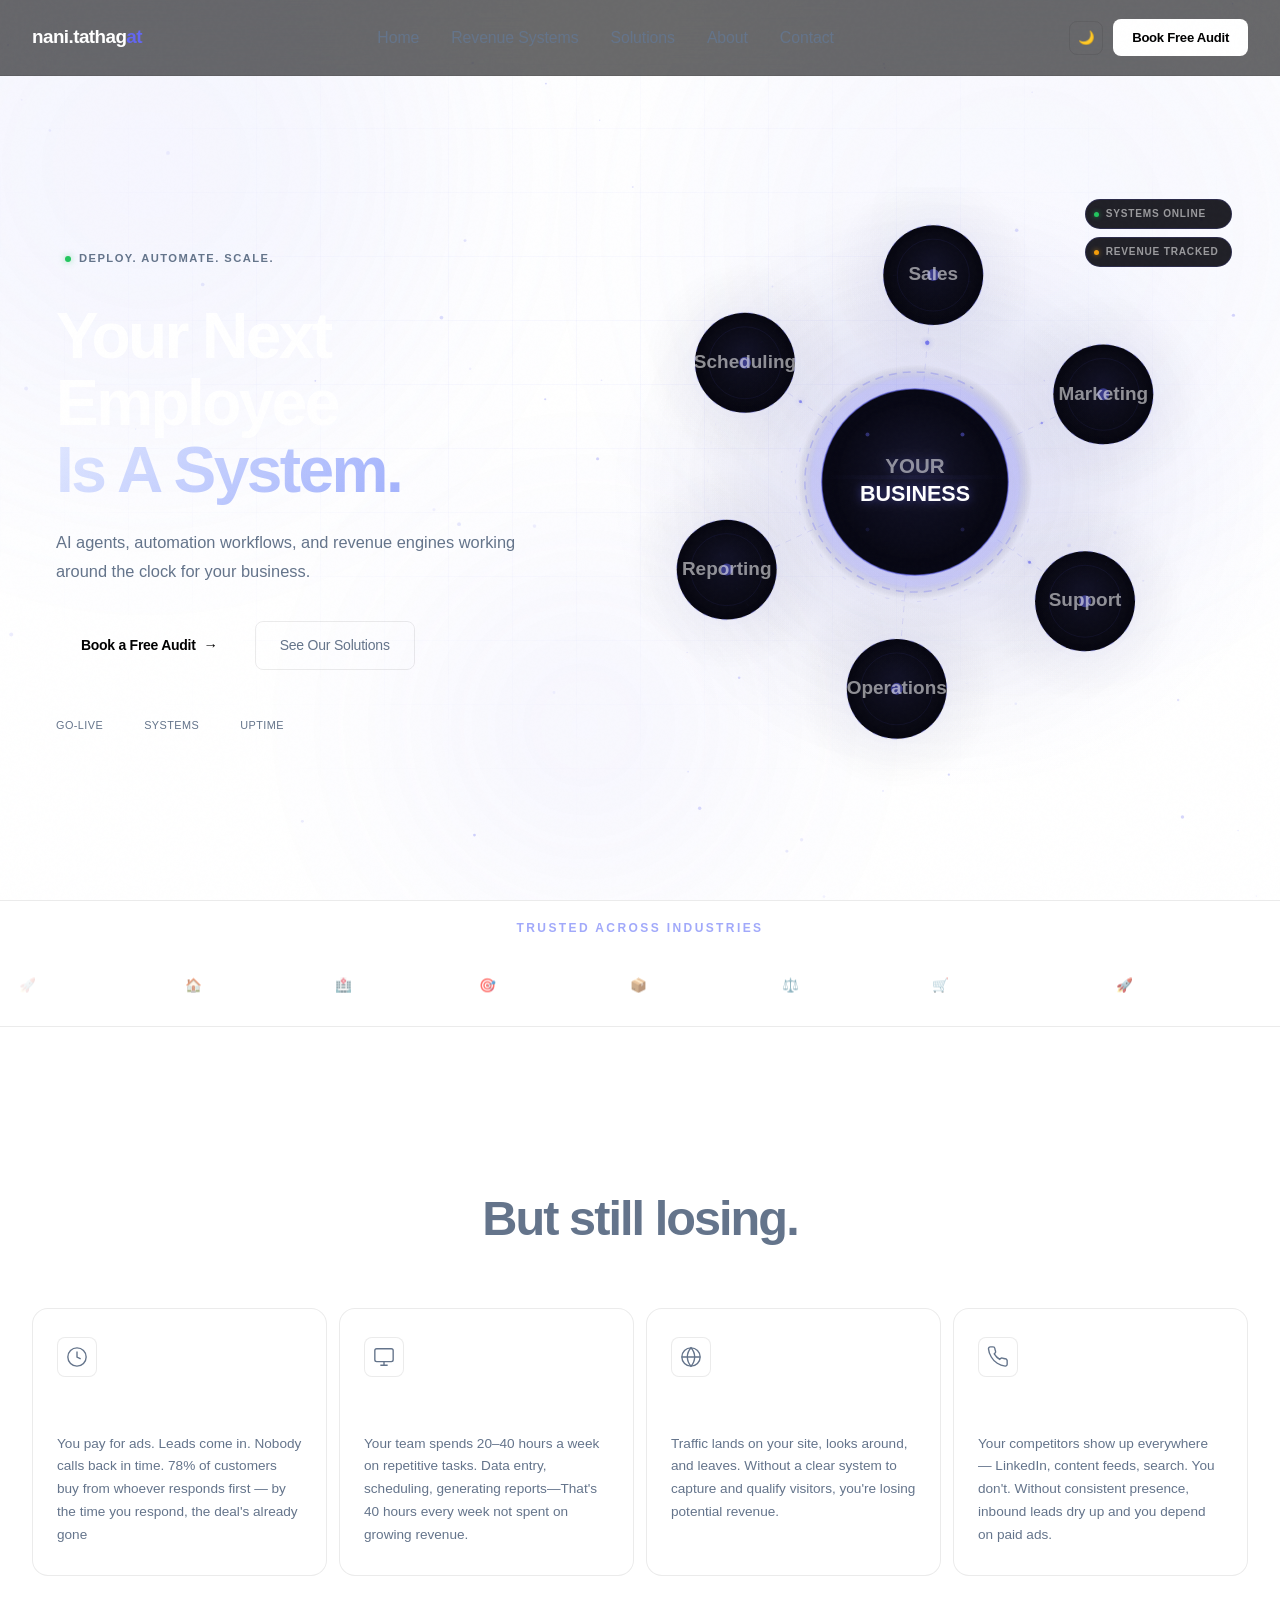
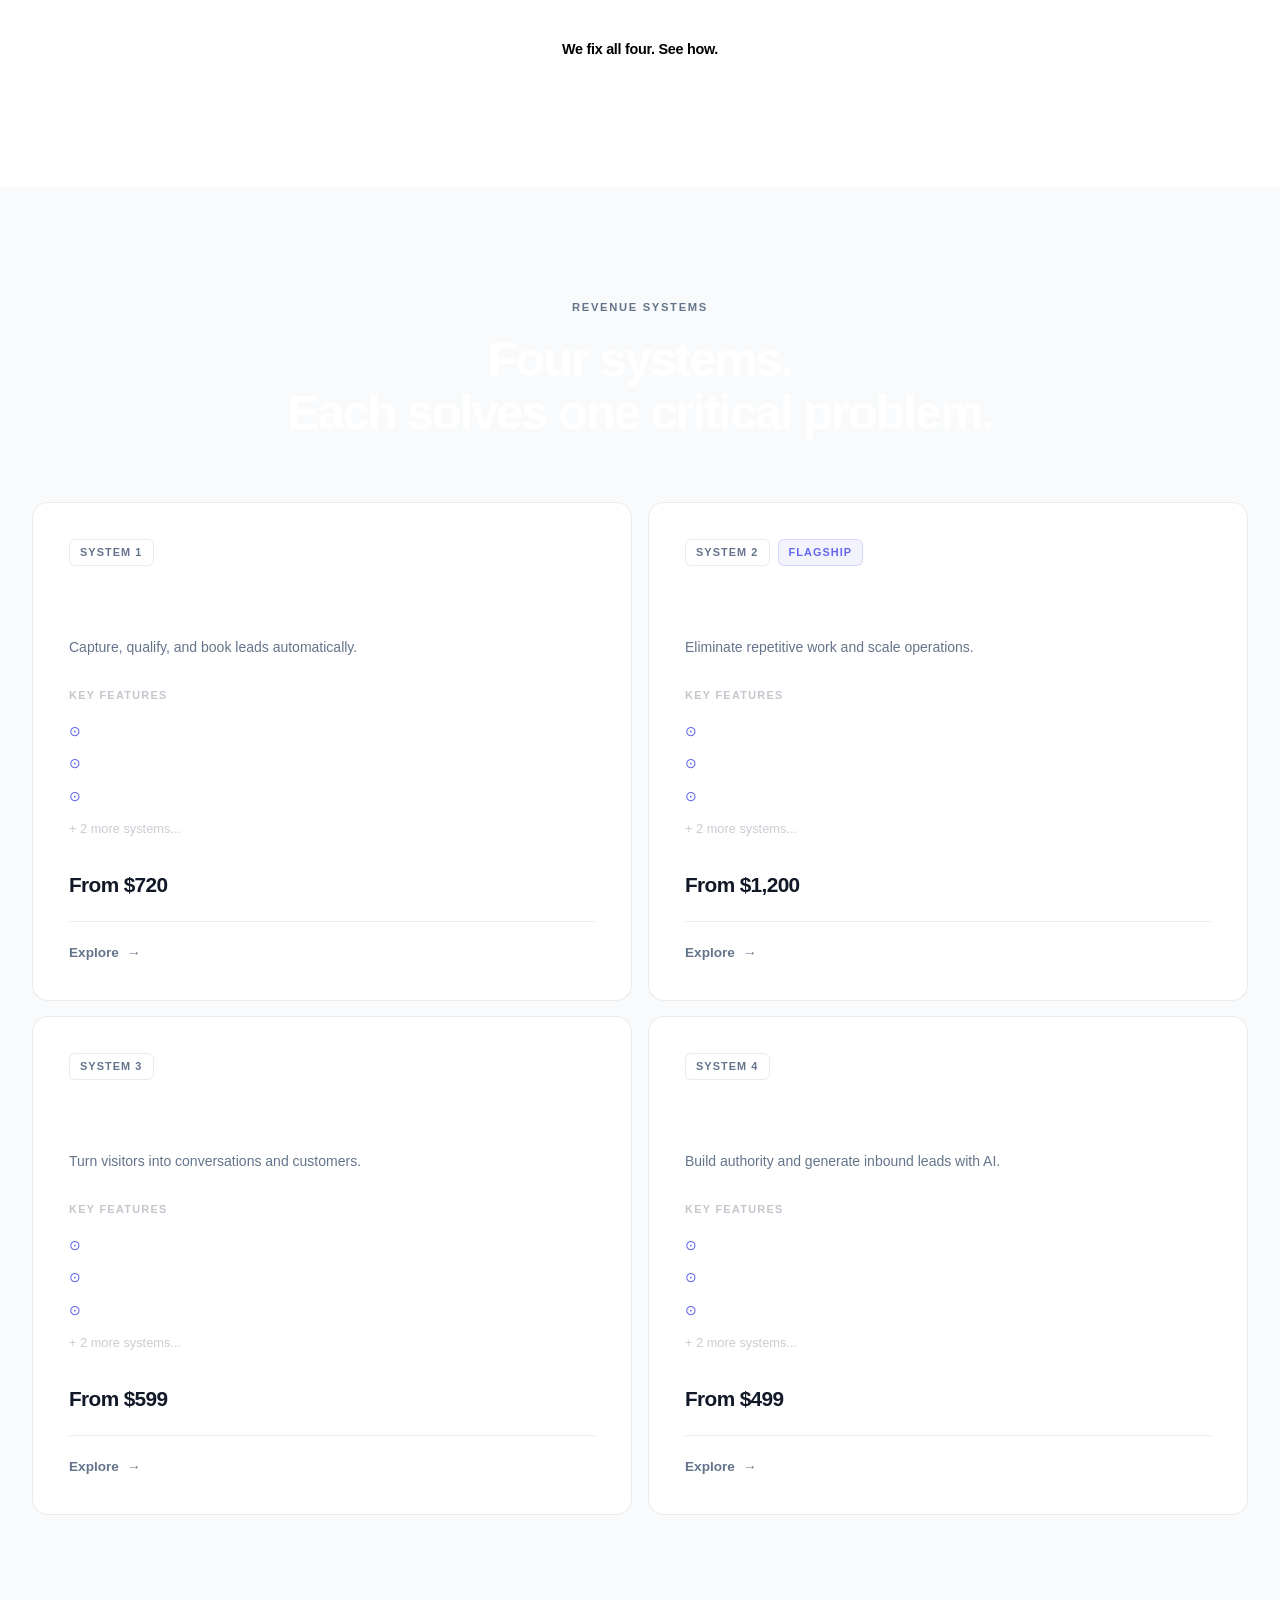
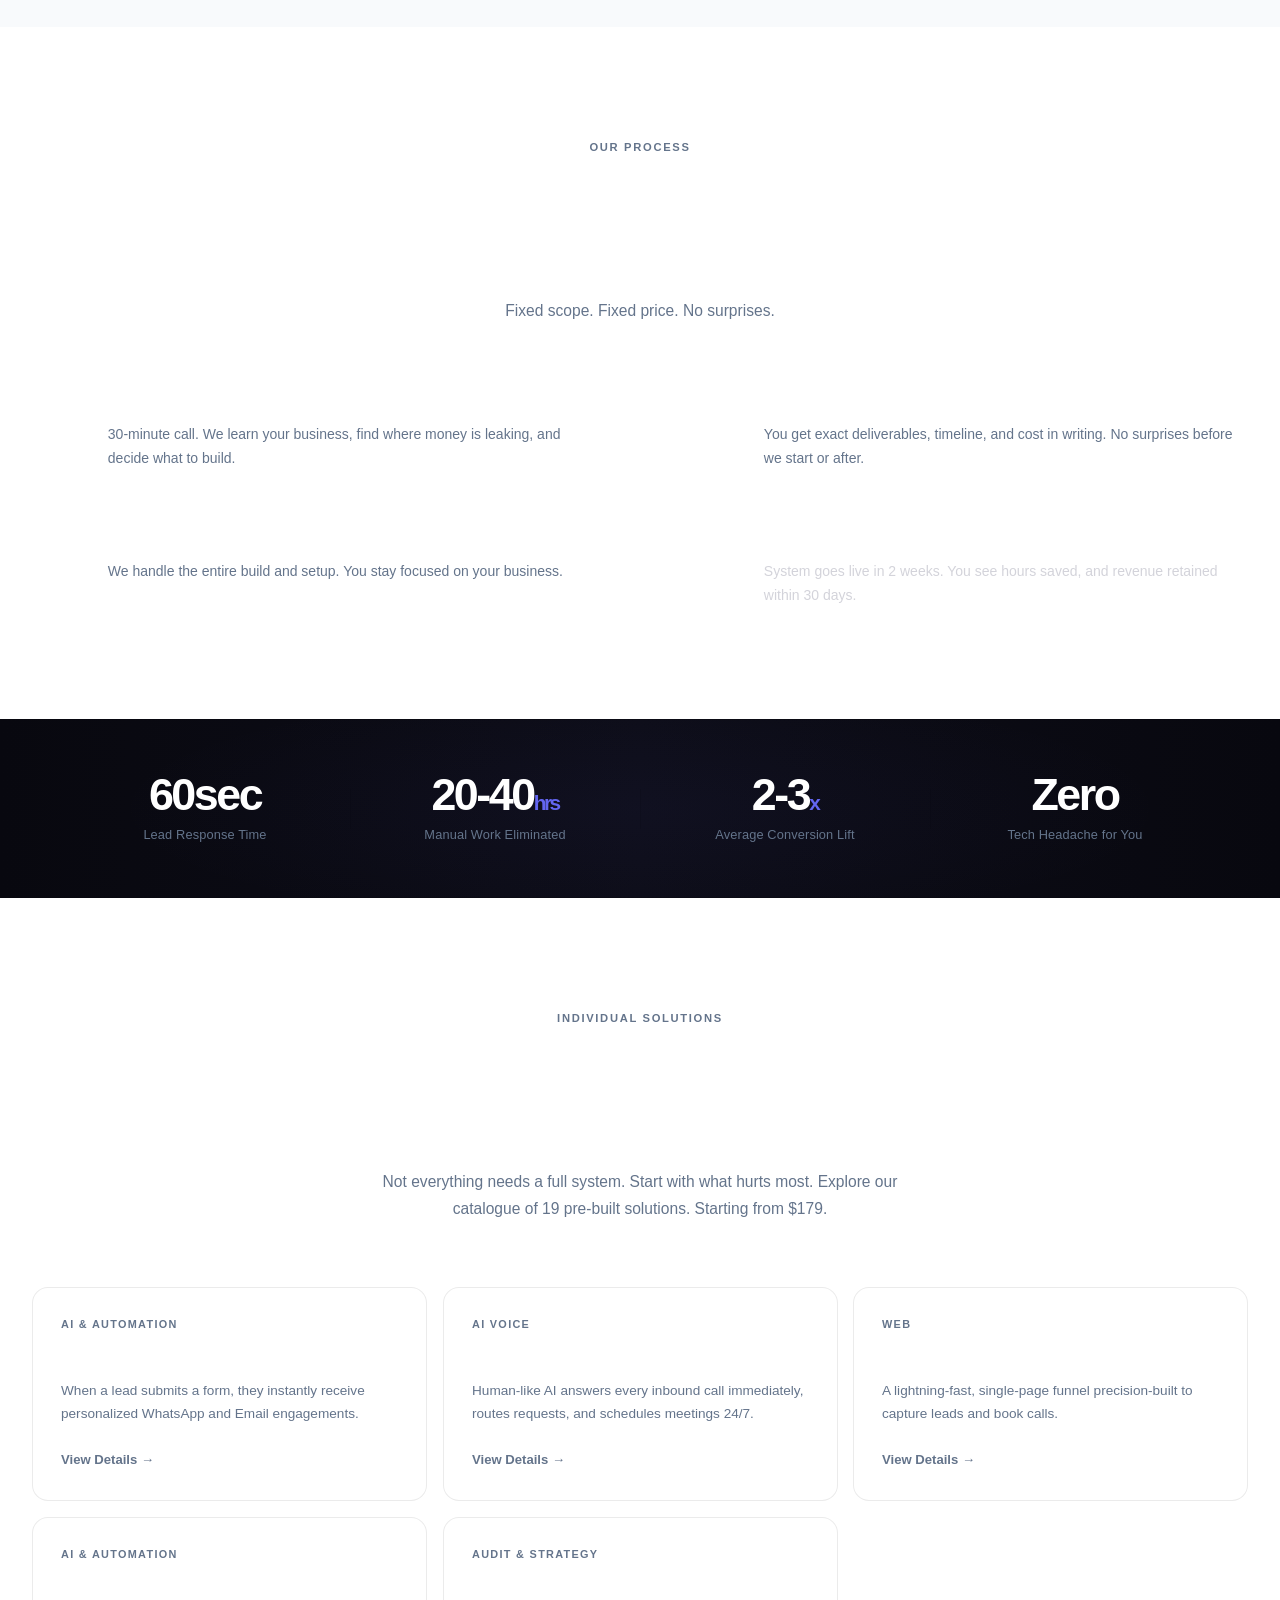
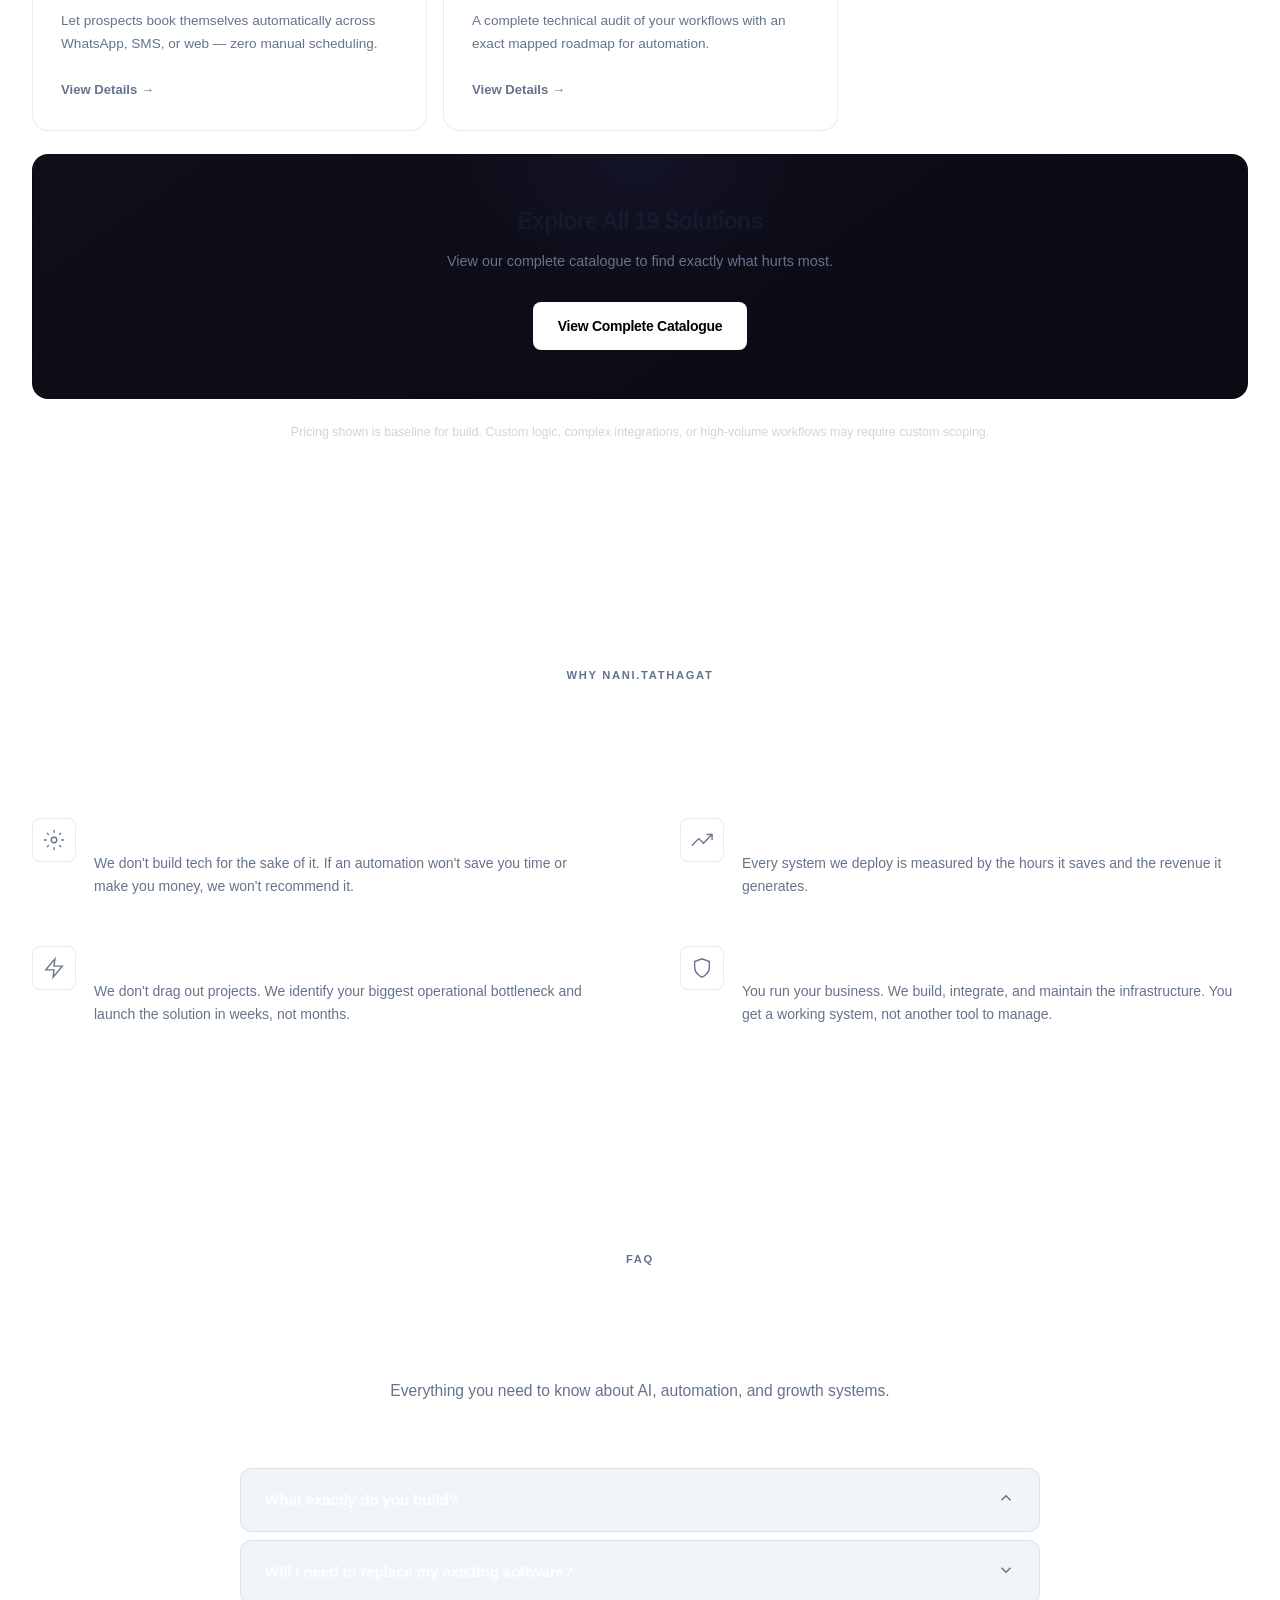
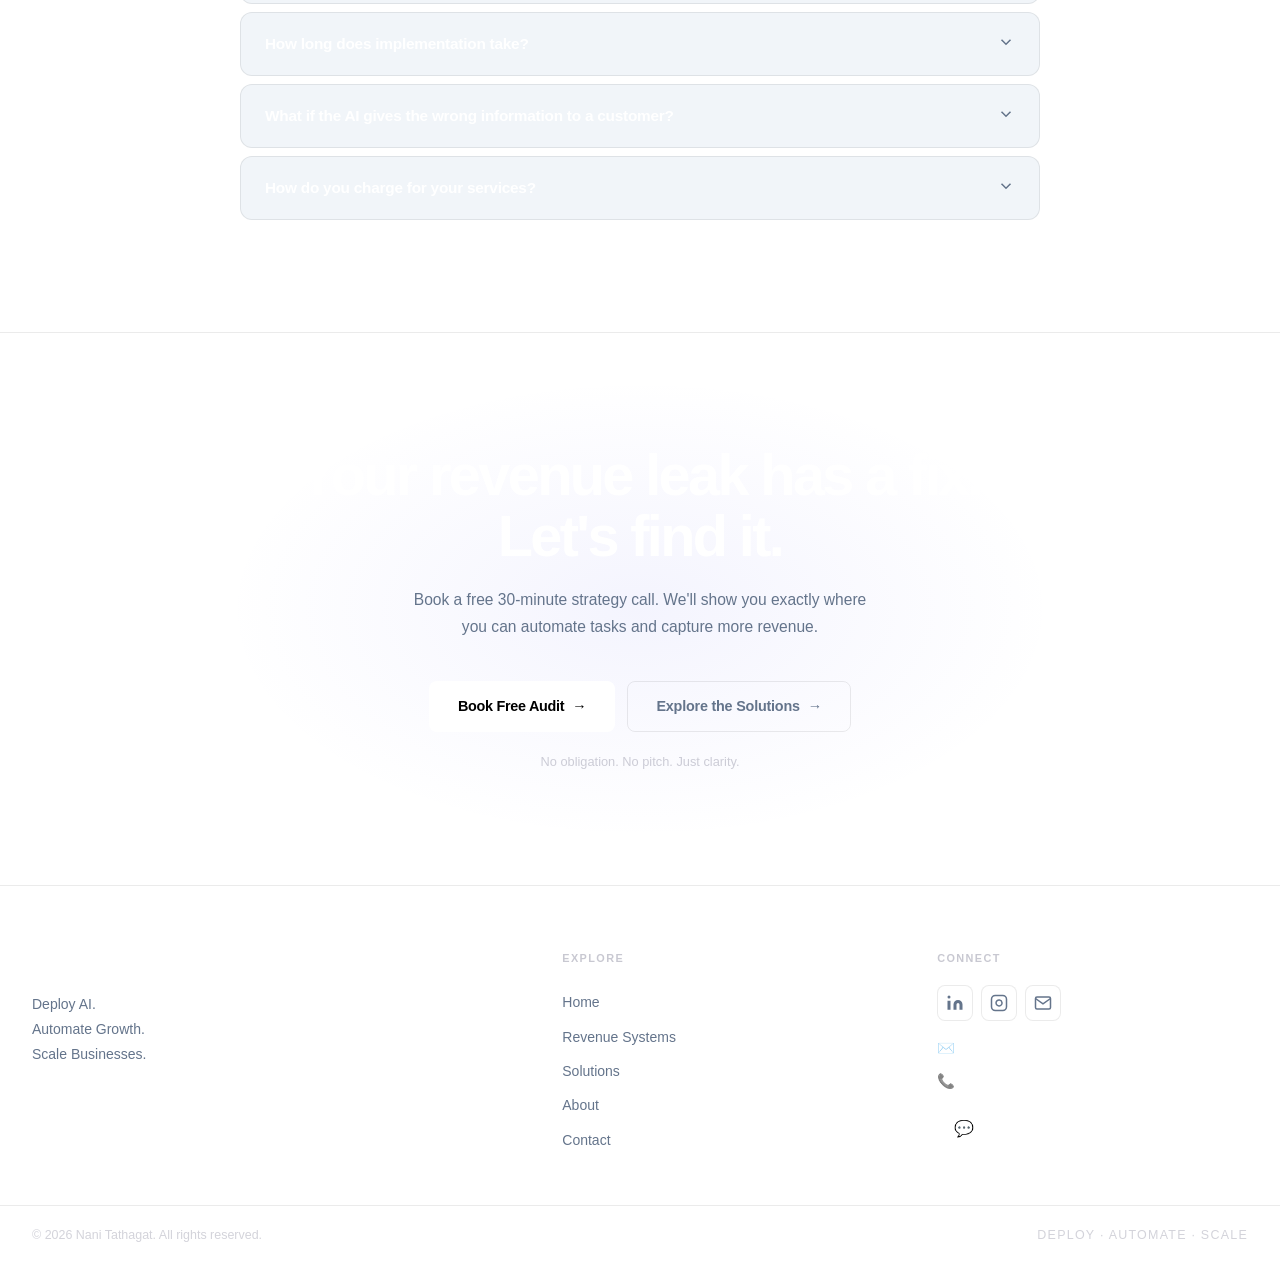
==== commit aa2a3f25: "add emailid" ====
--- a/index.html
+++ b/index.html
@@ -658,7 +658,7 @@
               <line x1="17.5" y1="6.5" x2="17.51" y2="6.5" />
             </svg>
           </a>
-          <a href="mailto:hello@nanitathagat.com" class="social-btn" aria-label="Email">
+          <a href="mailto:allabasha.in@gmail.com" class="social-btn" aria-label="Email">
             <svg width="18" height="18" fill="none" stroke="currentColor" stroke-width="2" viewBox="0 0 24 24">
               <path d="M4 4h16c1.1 0 2 .9 2 2v12c0 1.1-.9 2-2 2H4c-1.1 0-2-.9-2-2V6c0-1.1.9-2 2-2z" />
               <polyline points="22,6 12,13 2,6" />
@@ -666,7 +666,7 @@
           </a>
         </div>
         <p class="footer-email">
-          ✉️ #
+          ✉️ allabasha.in@gmail.com
         </p>
 
         <p class="footer-phone">
